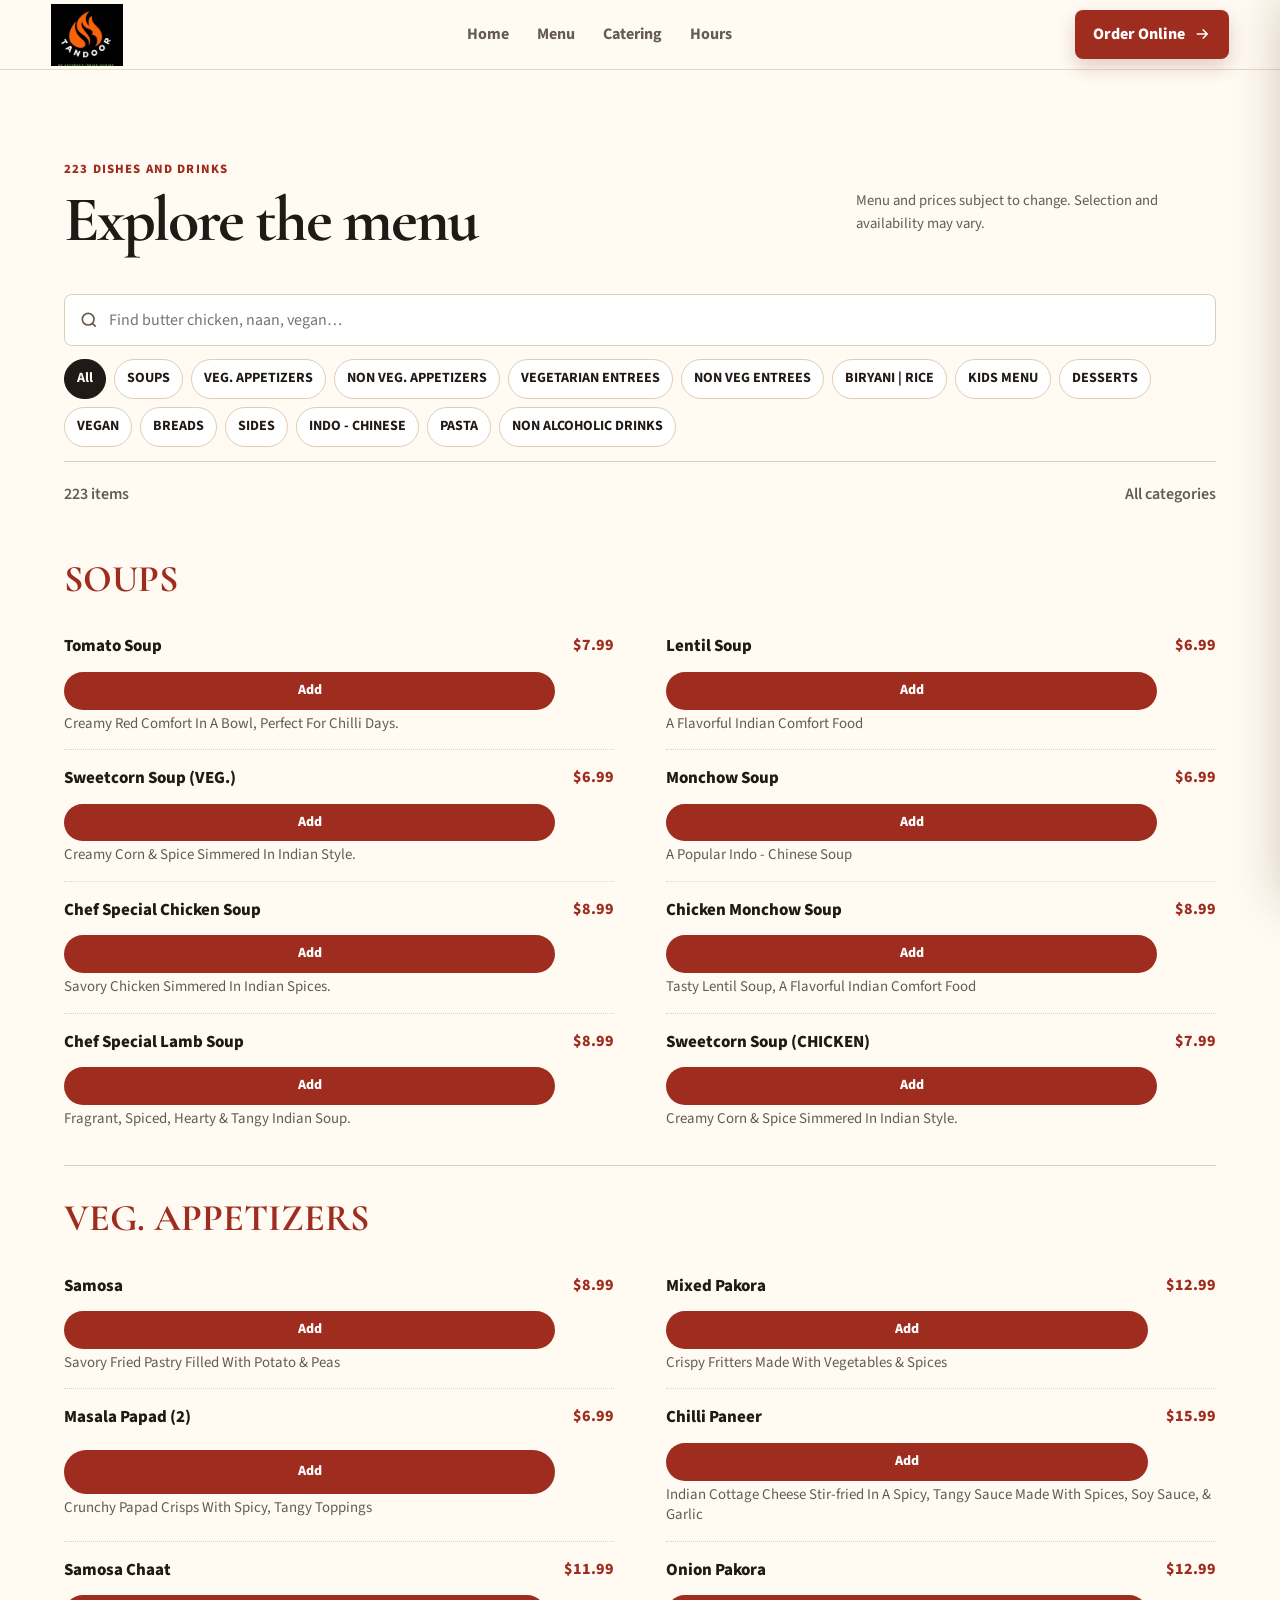
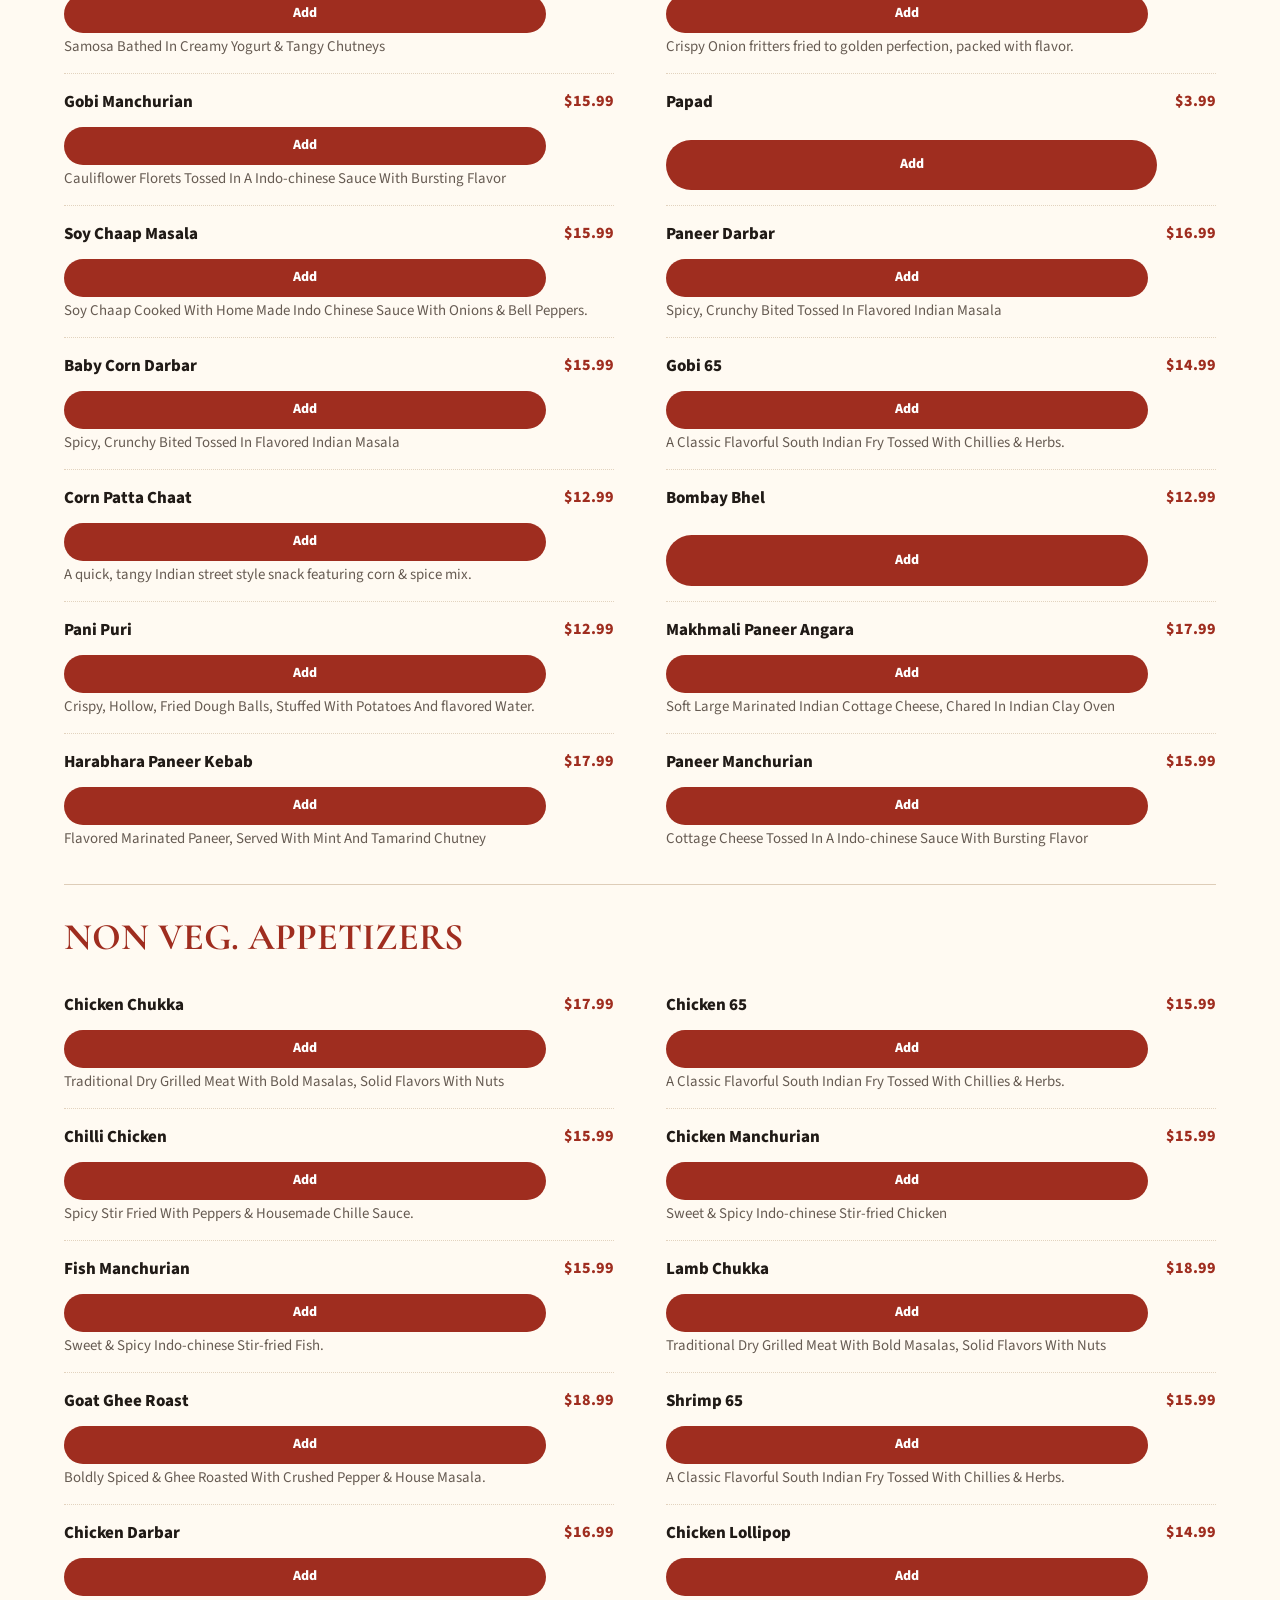
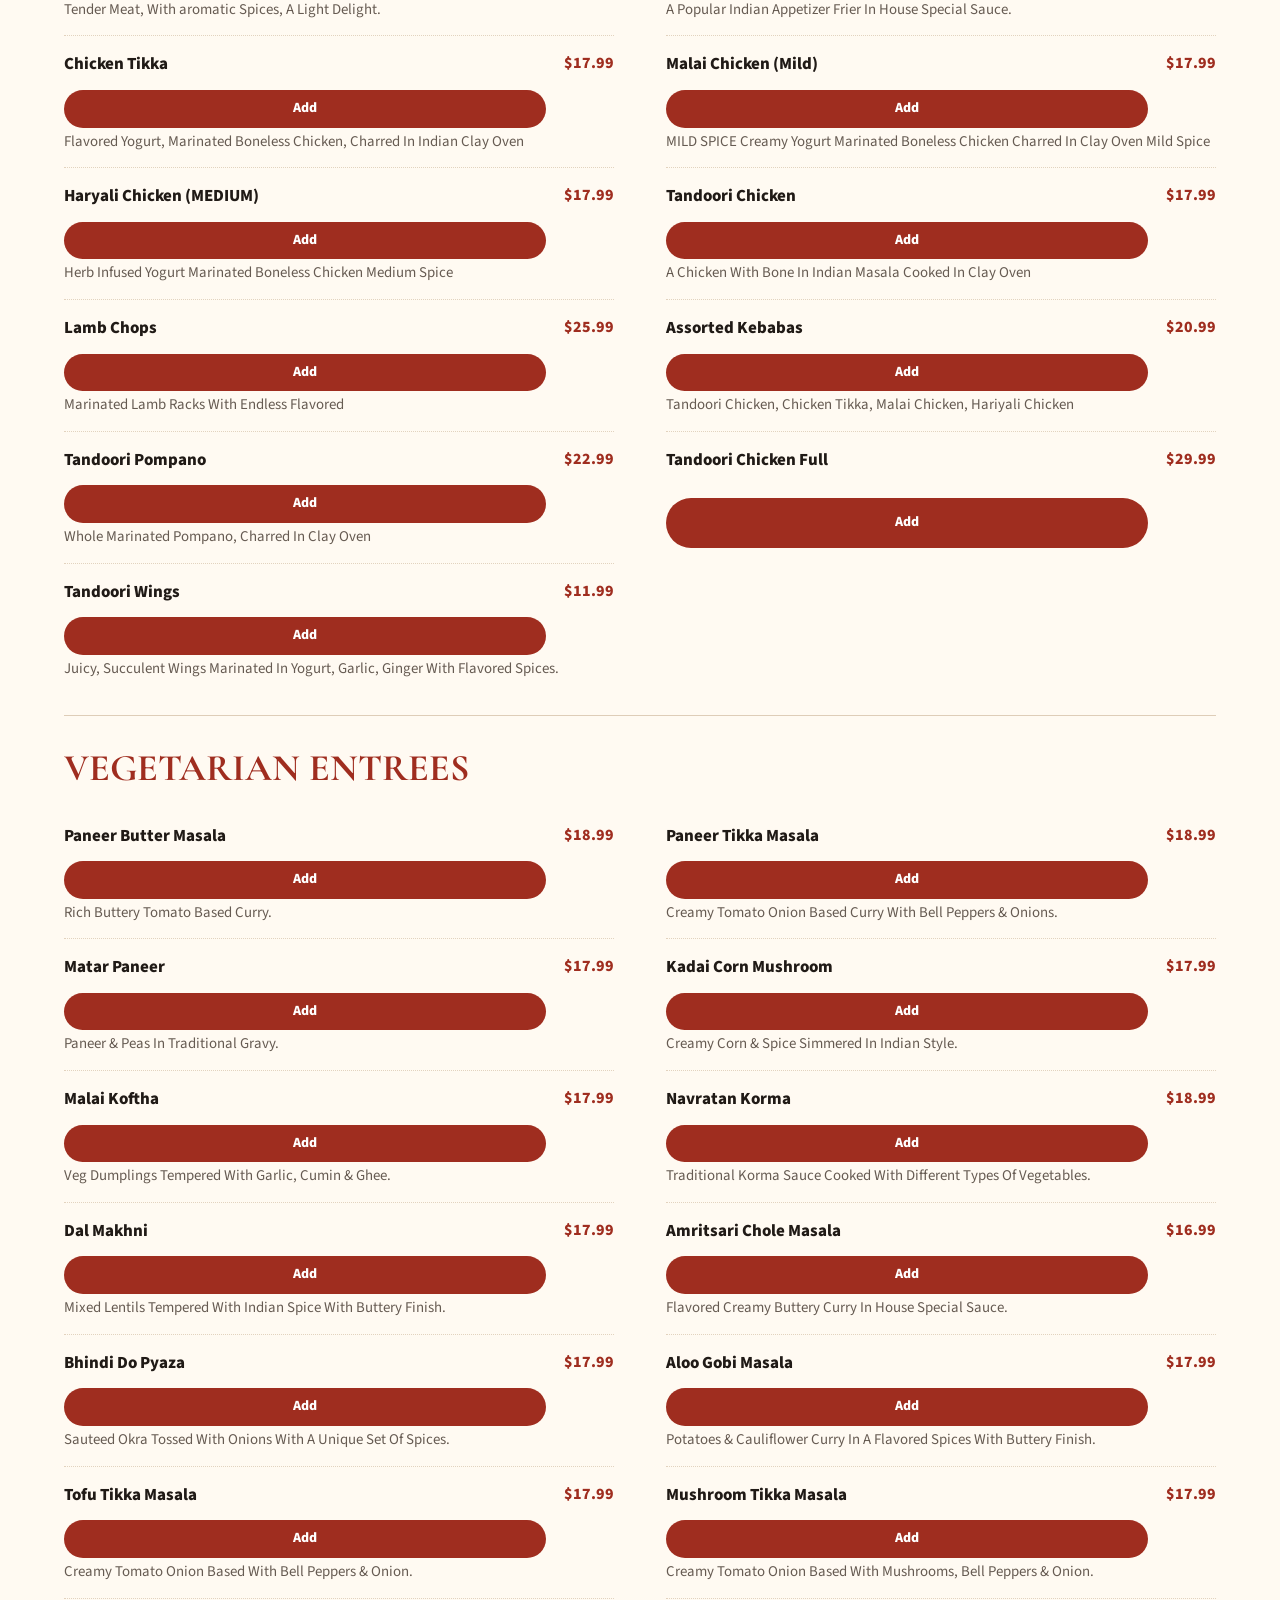
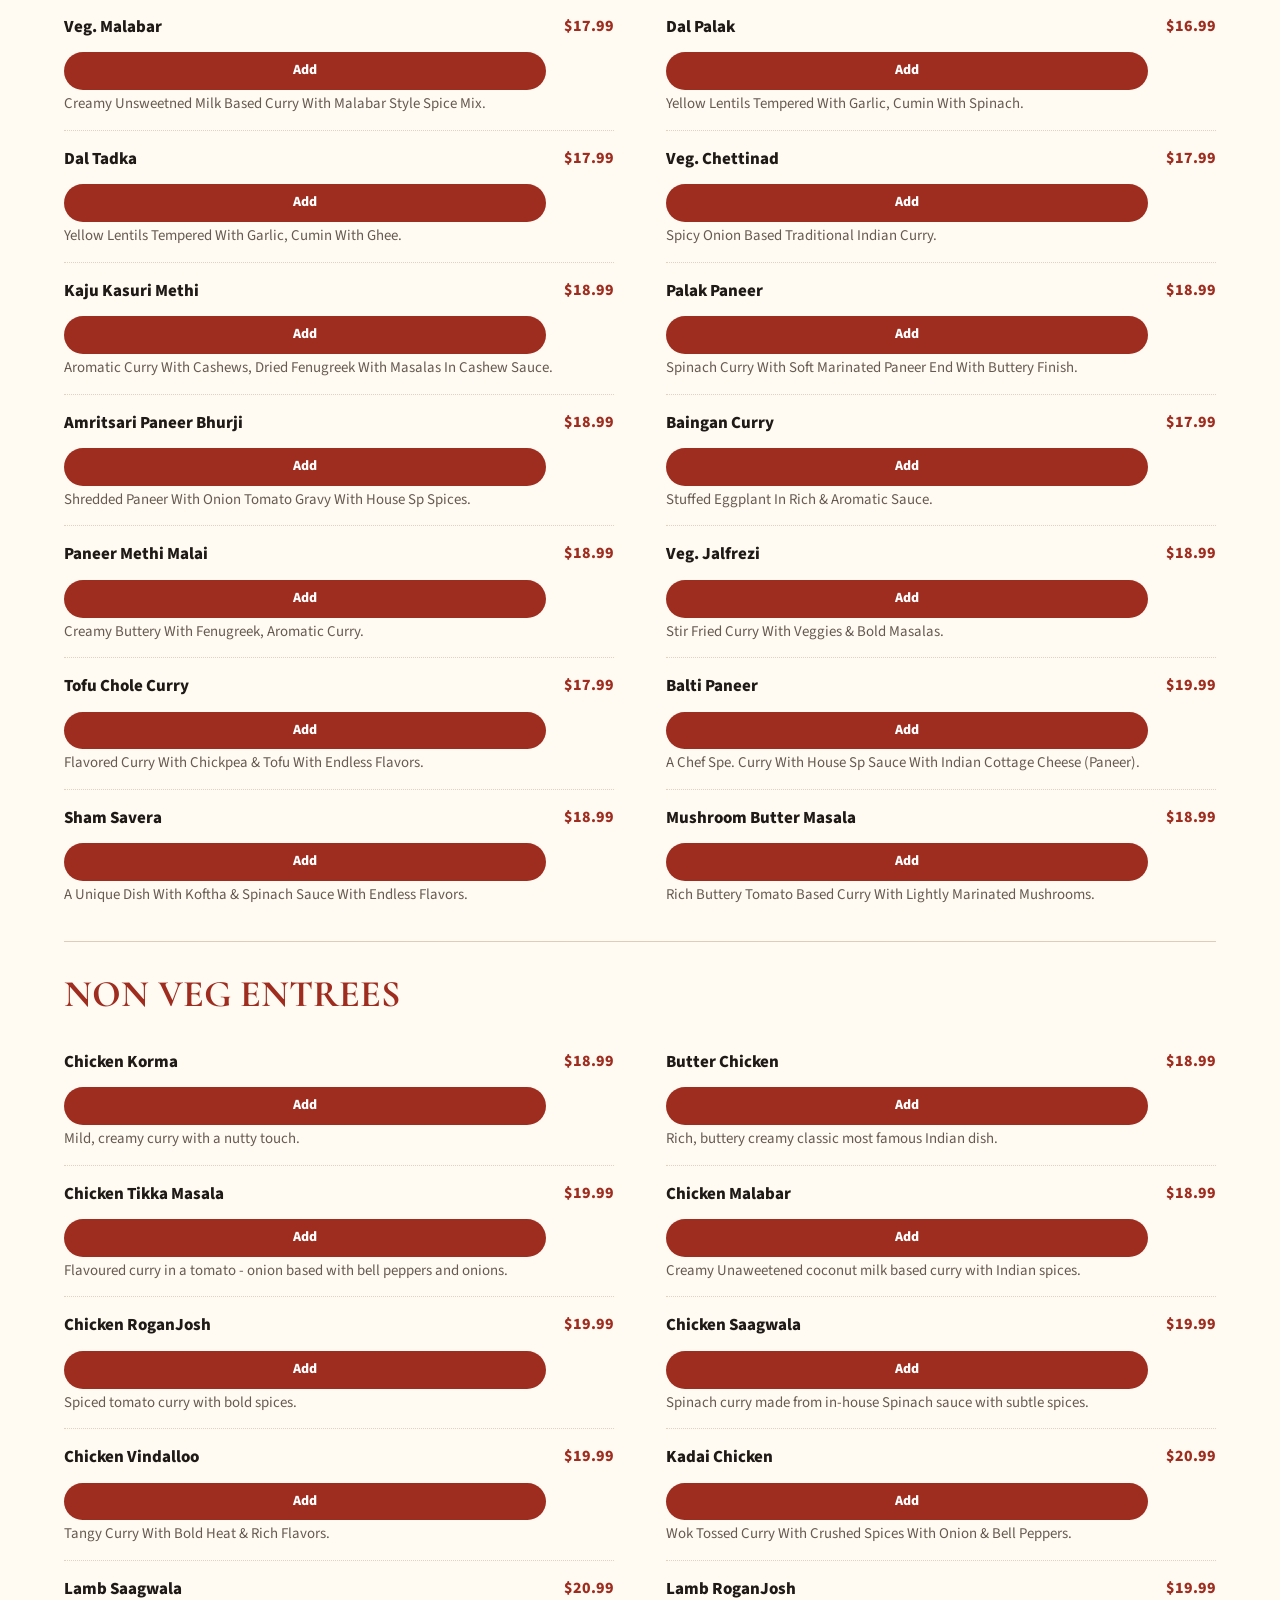
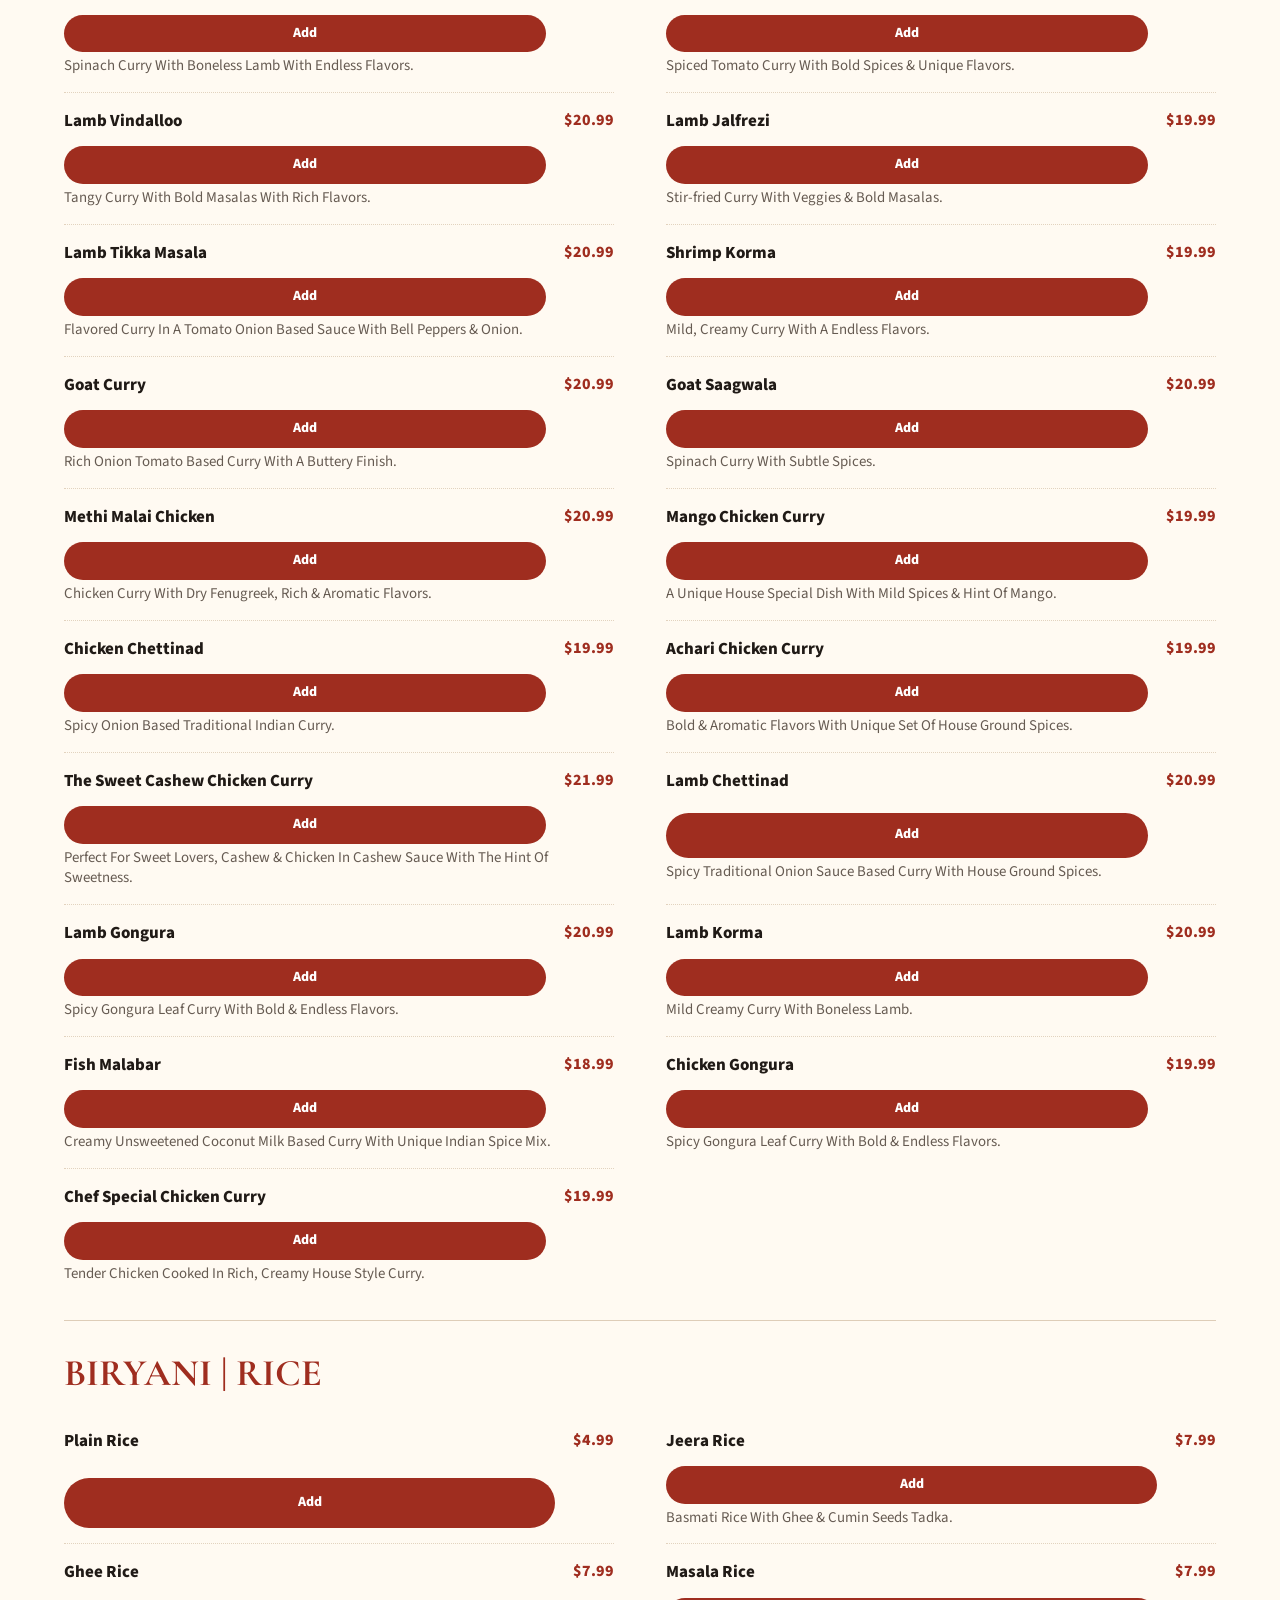
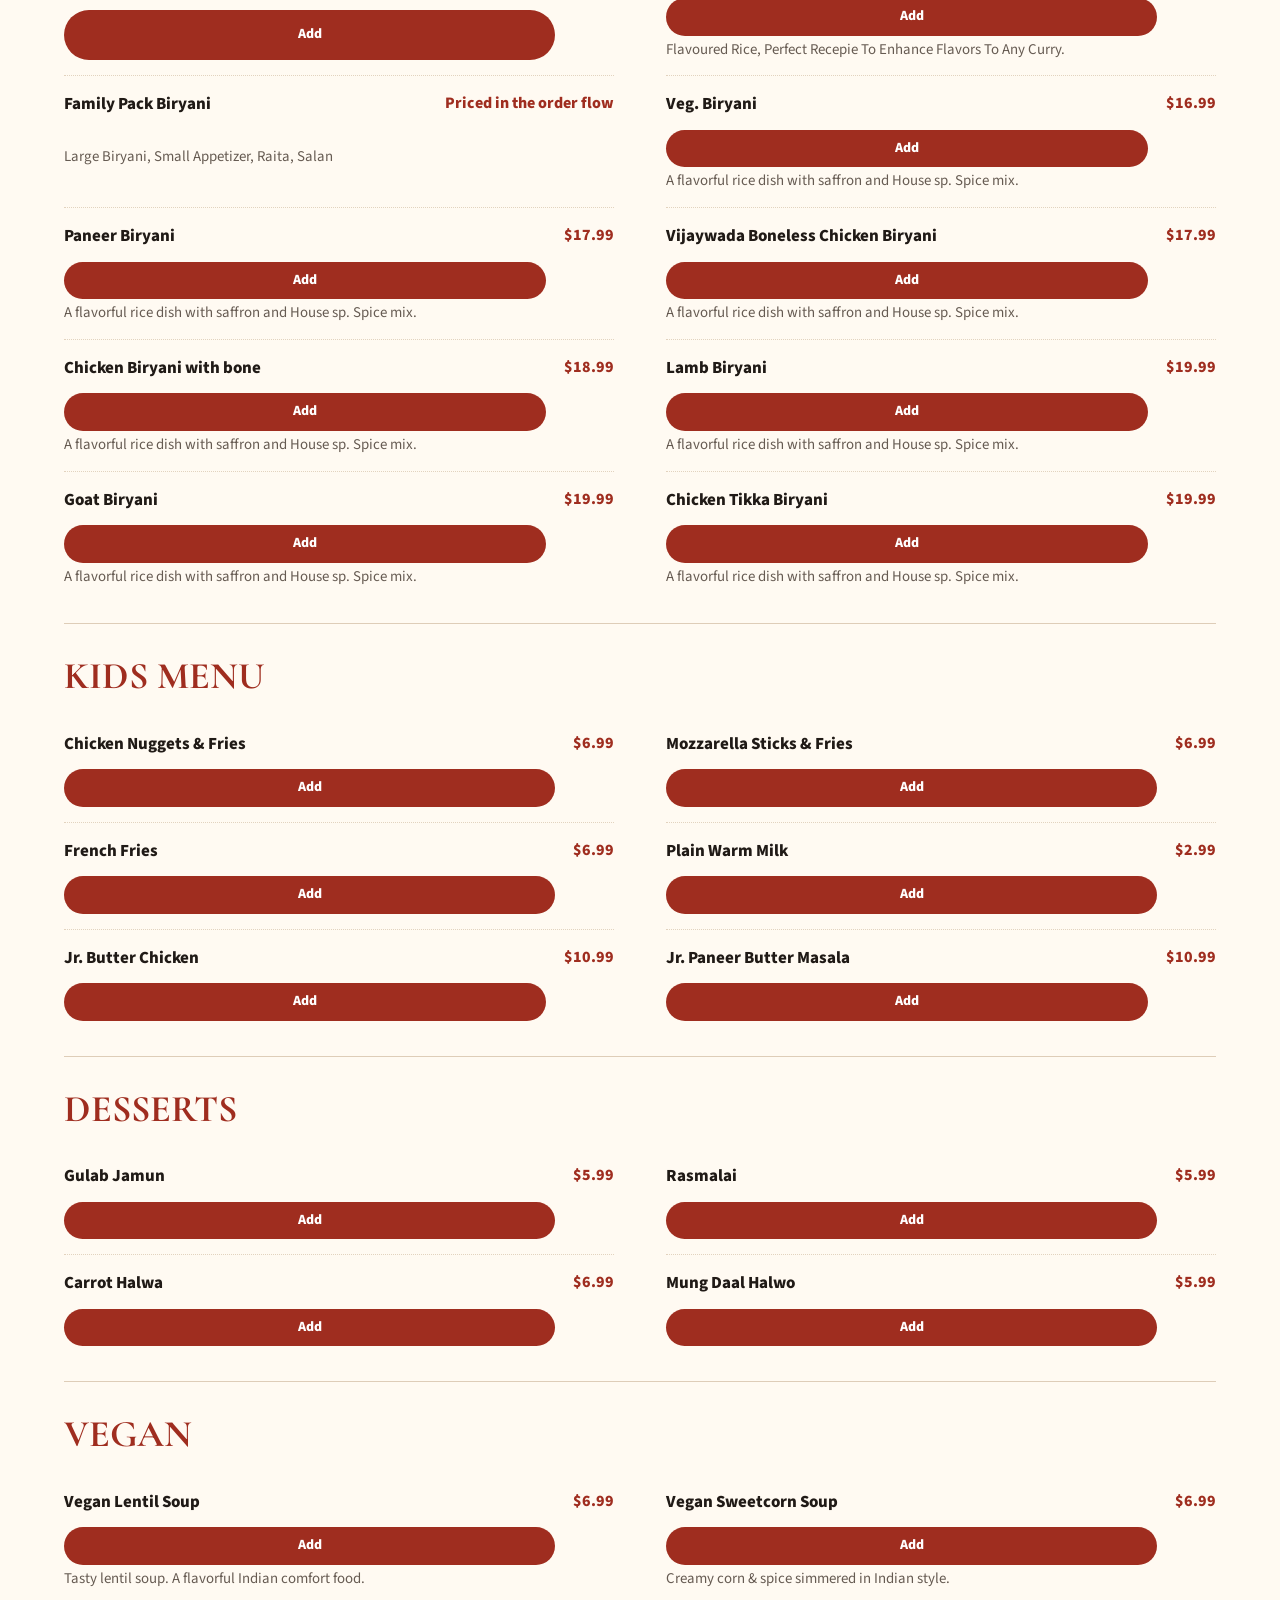
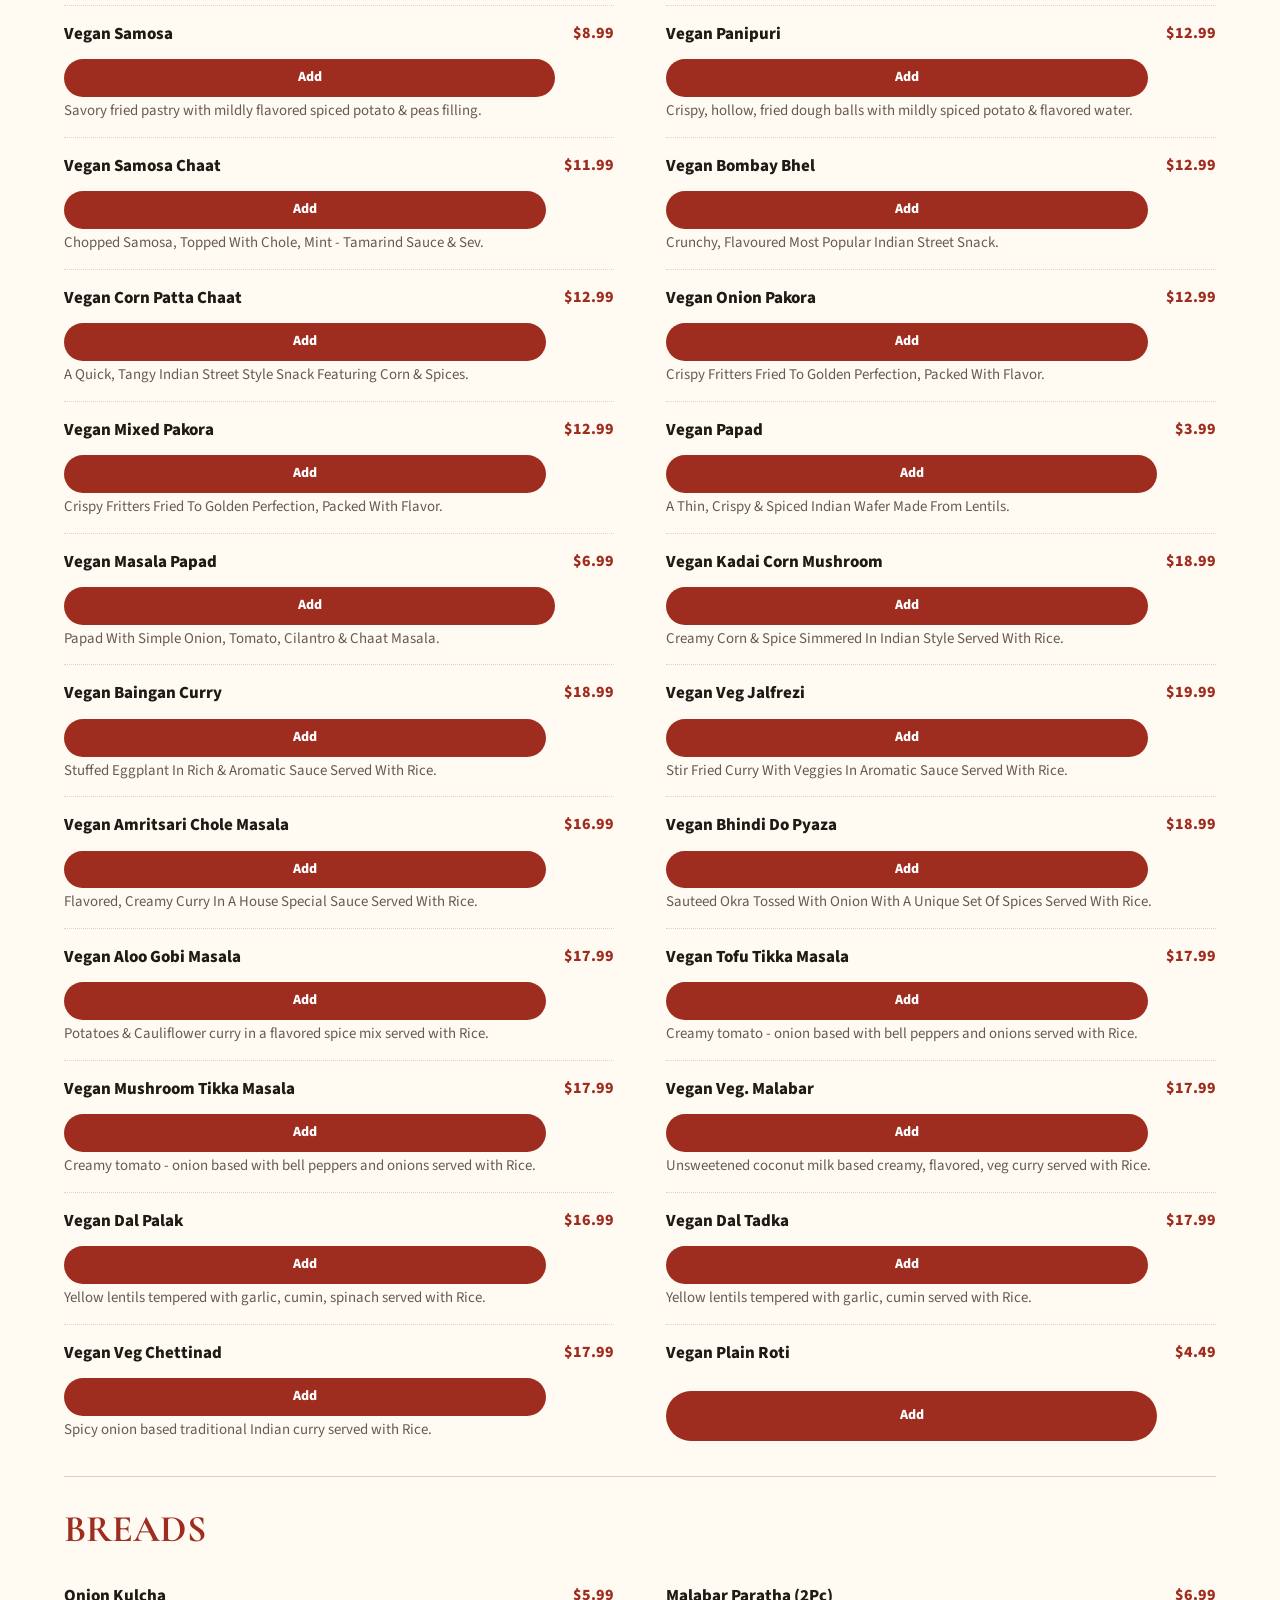
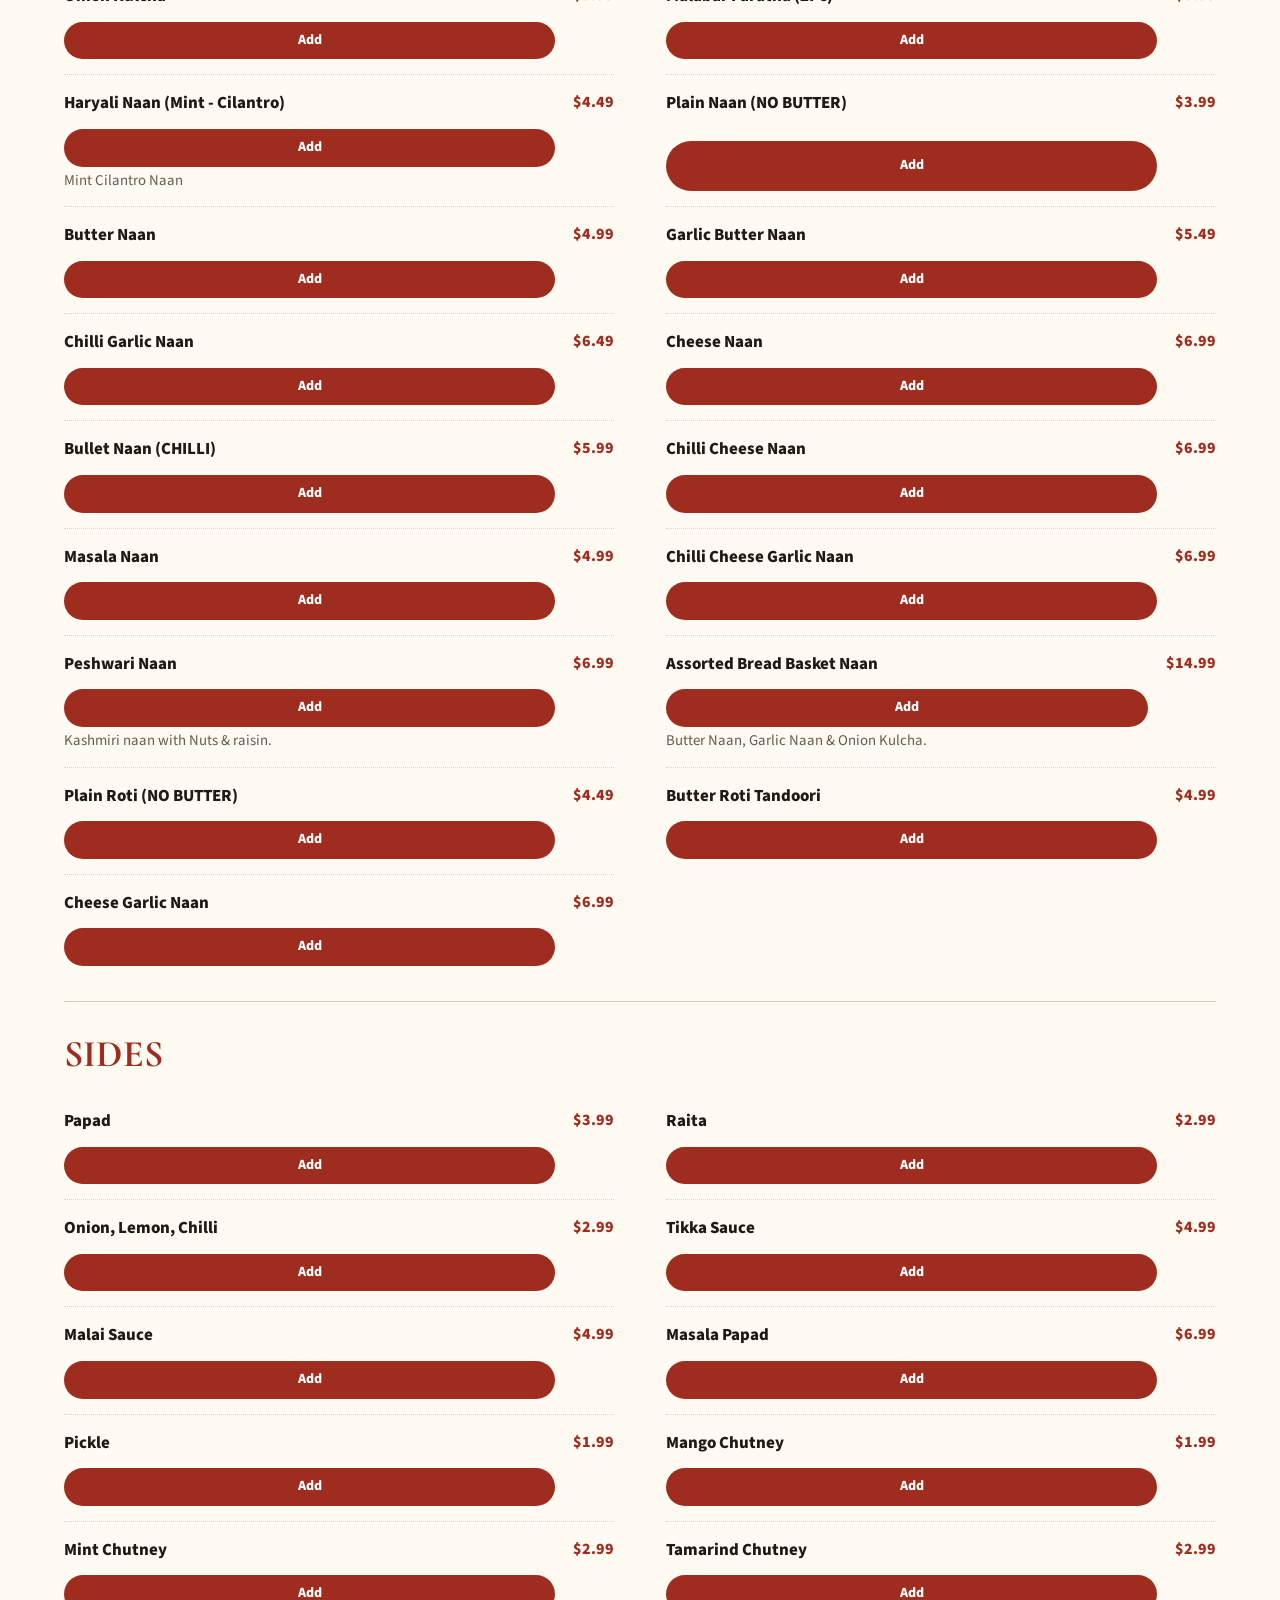
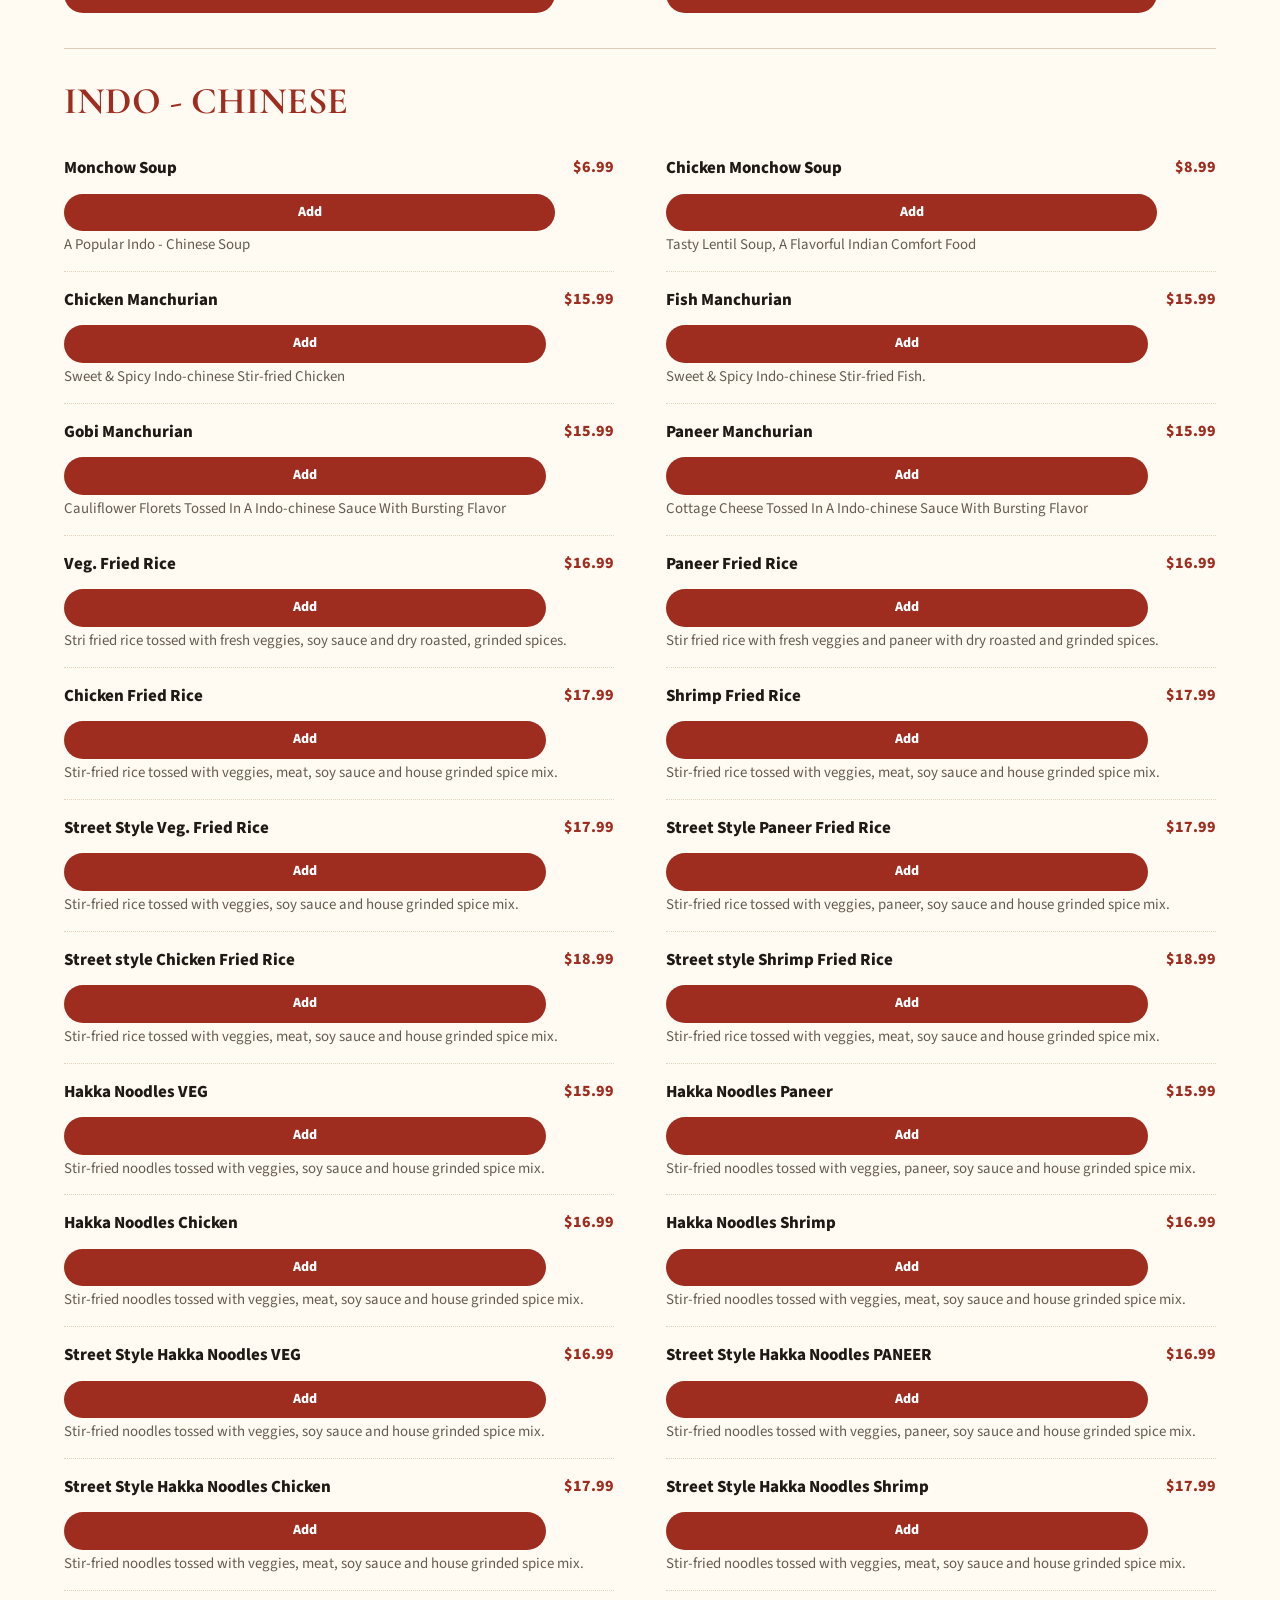
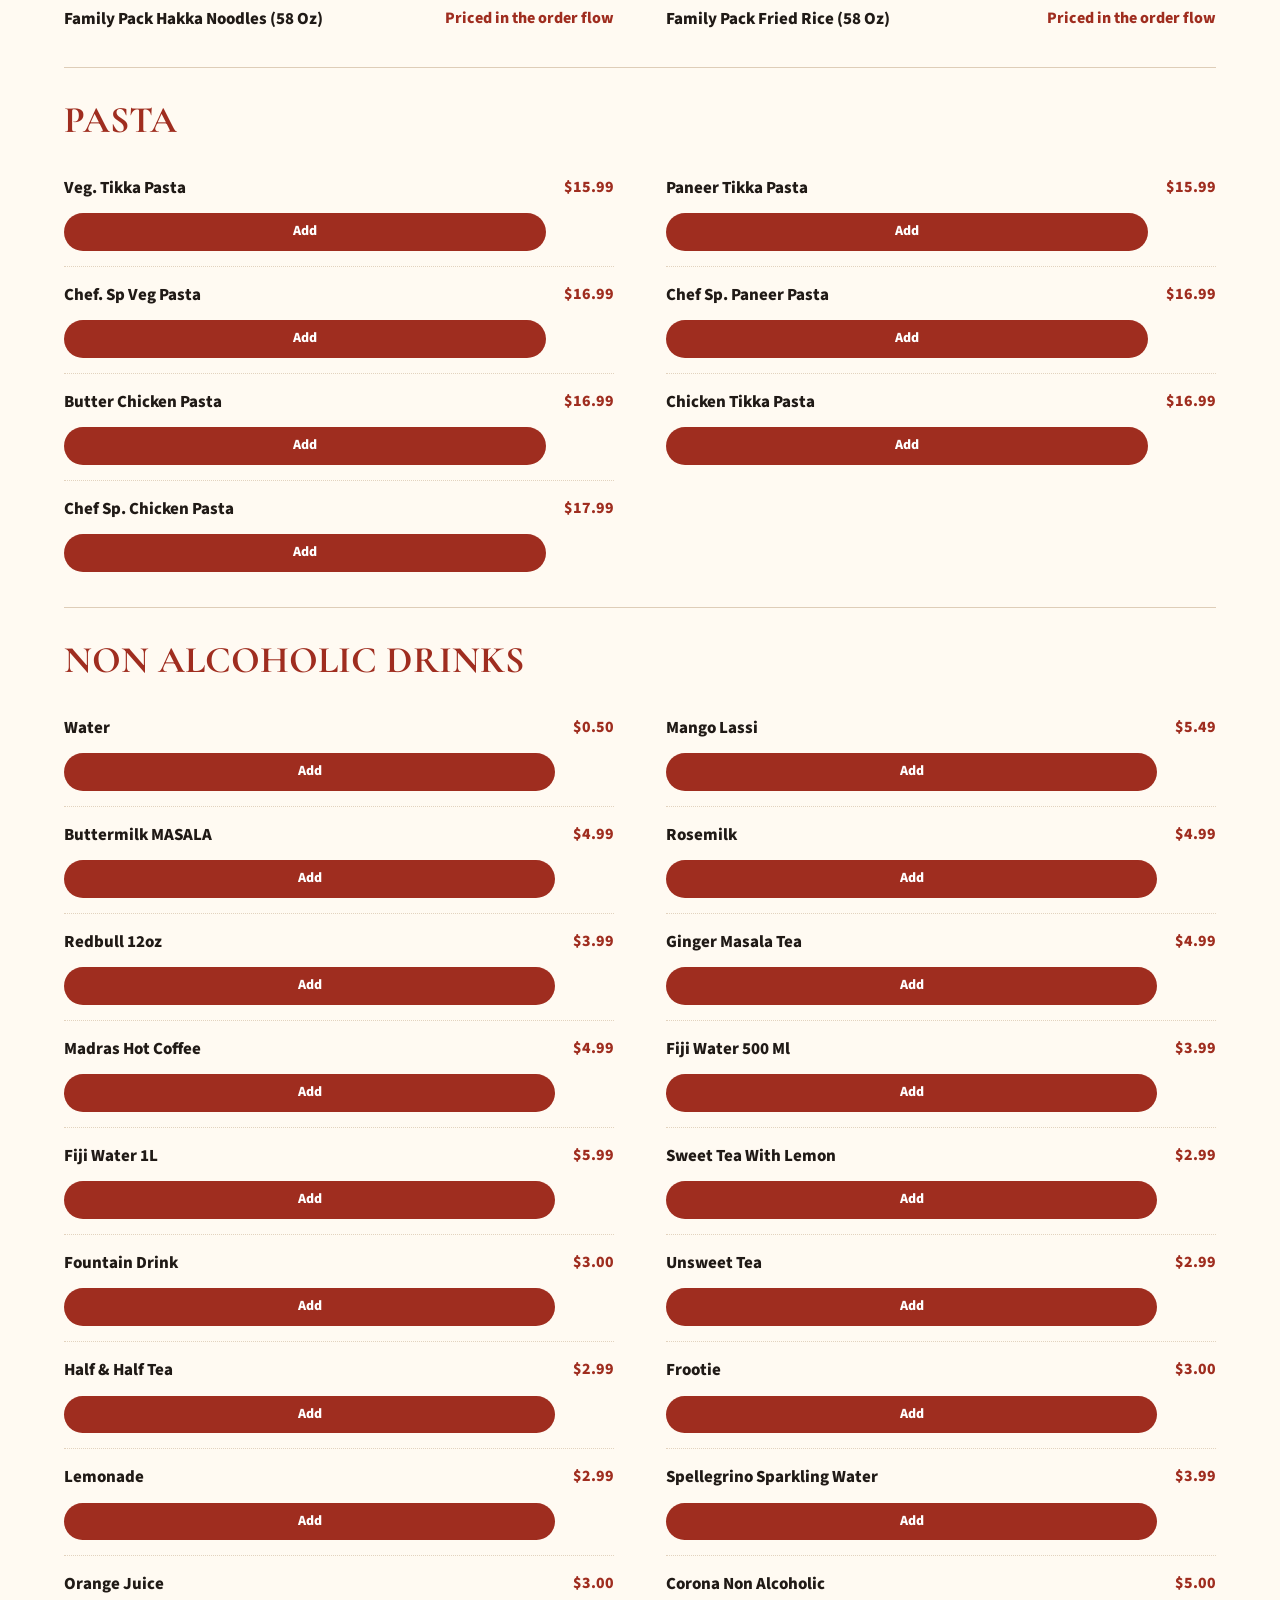
==== menu.html @ a25f0ab8 "Catering rebuild v2: raised prices + Add buttons on catering page" ====
<!doctype html>
<html lang="en">
<head>
  <meta charset="utf-8">
  <meta name="viewport" content="width=device-width, initial-scale=1, viewport-fit=cover">
  <meta name="color-scheme" content="light dark">
  <meta name="theme-color" content="#9f2d1f">
  <link rel="icon" href="data:,">
  <title>Menu | Tandoor Indian Cuisine</title>
  <link rel="preconnect" href="https://fonts.googleapis.com">
  <link rel="preconnect" href="https://fonts.gstatic.com" crossorigin>
  <link href="https://fonts.googleapis.com/css2?family=Cormorant+Garamond:wght@600;700&family=Source+Sans+3:wght@400;500;600;700&display=swap" rel="stylesheet">
  <link rel="stylesheet" href="style.css?v=20260927d">
  <link rel="stylesheet" href="order.css">
</head>
<body>
<header class="topbar" aria-label="Primary navigation">
  <a class="header-logo" href="index.html" aria-label="Tandoor Indian Cuisine home"><img src="images/logo.jpg" alt="Tandoor Indian Cuisine logo" width="720" height="640"></a>
  <nav class="navlinks">
    <a href="index.html">Home</a><a href="menu.html">Menu</a><a href="catering.html">Catering</a><a href="index.html#visit">Hours</a>
  </nav>
  <a class="order-btn" href="#menu">Order Online <svg viewBox="0 0 24 24" fill="none" stroke="currentColor" stroke-width="2" aria-hidden="true"><path d="M5 12h14M13 6l6 6-6 6"/></svg></a>
</header>
<main id="main">
<section class="section menu-section" id="menu">
  <div class="container">
    <div class="menu-head"><div><div class="section-kicker">223 dishes and drinks</div><h2>Explore the menu</h2></div><p class="menu-source">Menu and prices subject to change. Selection and availability may vary.</p></div>
    <div class="menu-tools">
      <div class="search-wrap"><svg viewBox="0 0 24 24" fill="none" stroke="currentColor" stroke-width="2" aria-hidden="true"><circle cx="11" cy="11" r="7"/><path d="m20 20-4-4"/></svg><input id="dishSearch" type="search" placeholder="Find butter chicken, naan, vegan…" aria-label="Search menu"><button id="clearSearch" type="button" aria-label="Clear search">✕</button></div>
      <div class="category-chips" id="categoryChips" aria-label="Menu categories"></div>
    </div>
    <div class="result-meta"><span id="resultCount">223 items</span><span id="activeLabel">All categories</span></div>
    <div id="menuList"></div><div class="empty" id="emptyState"><h3>No dishes found</h3><p>Try another dish name or category.</p></div>
  </div>
</section>
</main>
<footer><div class="footer-inner"><div><div class="footer-name">TANDOOR &mdash; An Authentic Indian Cuisine</div><div>991 N Anderson Rd, Rock Hill, SC 29732</div><a href="tel:+18036593434">+1 (803) 659-3434</a></div><div class="footer-links"><a href="index.html">Home</a><a href="catering.html">Catering</a><a href="menu.html">Menu</a><a href="index.html#visit">Hours</a><a class="linklike" href="#menu">Order Online</a></div></div></footer>
<div class="mobile-order"><a class="order-btn" href="#menu">Start an Order <svg viewBox="0 0 24 24" fill="none" stroke="currentColor" stroke-width="2" aria-hidden="true"><path d="M5 12h14M13 6l6 6-6 6"/></svg></a></div>
<script>
const menu={"SOUPS":[{"name":"Tomato Soup","price":"$7.99","desc":"Creamy Red Comfort In A Bowl, Perfect For Chilli Days."},{"name":"Lentil Soup","price":"$6.99","desc":"A Flavorful Indian Comfort Food"},{"name":"Sweetcorn Soup (VEG.)","price":"$6.99","desc":"Creamy Corn & Spice Simmered In Indian Style."},{"name":"Monchow Soup","price":"$6.99","desc":"A Popular Indo - Chinese Soup"},{"name":"Chef Special Chicken Soup","price":"$8.99","desc":"Savory Chicken Simmered In Indian Spices."},{"name":"Chicken Monchow Soup","price":"$8.99","desc":"Tasty Lentil Soup, A Flavorful Indian Comfort Food"},{"name":"Chef Special Lamb Soup","price":"$8.99","desc":"Fragrant, Spiced, Hearty & Tangy Indian Soup."},{"name":"Sweetcorn Soup (CHICKEN)","price":"$7.99","desc":"Creamy Corn & Spice Simmered In Indian Style."}],"VEG. APPETIZERS":[{"name":"Samosa","price":"$8.99","desc":"Savory Fried Pastry Filled With Potato & Peas"},{"name":"Mixed Pakora","price":"$12.99","desc":"Crispy Fritters Made With Vegetables & Spices"},{"name":"Masala Papad (2)","price":"$6.99","desc":"Crunchy Papad Crisps With Spicy, Tangy Toppings"},{"name":"Chilli Paneer","price":"$15.99","desc":"Indian Cottage Cheese Stir-fried In A Spicy, Tangy Sauce Made With Spices, Soy Sauce, & Garlic"},{"name":"Samosa Chaat","price":"$11.99","desc":"Samosa Bathed In Creamy Yogurt & Tangy Chutneys"},{"name":"Onion Pakora","price":"$12.99","desc":"Crispy Onion fritters fried to golden perfection, packed with flavor."},{"name":"Gobi Manchurian","price":"$15.99","desc":"Cauliflower Florets Tossed In A Indo-chinese Sauce With Bursting Flavor"},{"name":"Papad","price":"$3.99","desc":""},{"name":"Soy Chaap Masala","price":"$15.99","desc":"Soy Chaap Cooked With Home Made Indo Chinese Sauce With Onions & Bell Peppers."},{"name":"Paneer Darbar","price":"$16.99","desc":"Spicy, Crunchy Bited Tossed In Flavored Indian Masala"},{"name":"Baby Corn Darbar","price":"$15.99","desc":"Spicy, Crunchy Bited Tossed In Flavored Indian Masala"},{"name":"Gobi 65","price":"$14.99","desc":"A Classic Flavorful South Indian Fry Tossed With Chillies & Herbs."},{"name":"Corn Patta Chaat","price":"$12.99","desc":"A quick, tangy Indian street style snack featuring corn & spice mix."},{"name":"Bombay Bhel","price":"$12.99","desc":""},{"name":"Pani Puri","price":"$12.99","desc":"Crispy, Hollow, Fried Dough Balls, Stuffed With Potatoes And flavored Water."},{"name":"Makhmali Paneer Angara","price":"$17.99","desc":"Soft Large Marinated Indian Cottage Cheese, Chared In Indian Clay Oven"},{"name":"Harabhara Paneer Kebab","price":"$17.99","desc":"Flavored Marinated Paneer, Served With Mint And Tamarind Chutney"},{"name":"Paneer Manchurian","price":"$15.99","desc":"Cottage Cheese Tossed In A Indo-chinese Sauce With Bursting Flavor"}],"NON VEG. APPETIZERS":[{"name":"Chicken Chukka","price":"$17.99","desc":"Traditional Dry Grilled Meat With Bold Masalas, Solid Flavors With Nuts"},{"name":"Chicken 65","price":"$15.99","desc":"A Classic Flavorful South Indian Fry Tossed With Chillies & Herbs."},{"name":"Chilli Chicken","price":"$15.99","desc":"Spicy Stir Fried With Peppers & Housemade Chille Sauce."},{"name":"Chicken Manchurian","price":"$15.99","desc":"Sweet & Spicy Indo-chinese Stir-fried Chicken"},{"name":"Fish Manchurian","price":"$15.99","desc":"Sweet & Spicy Indo-chinese Stir-fried Fish."},{"name":"Lamb Chukka","price":"$18.99","desc":"Traditional Dry Grilled Meat With Bold Masalas, Solid Flavors With Nuts"},{"name":"Goat Ghee Roast","price":"$18.99","desc":"Boldly Spiced & Ghee Roasted With Crushed Pepper & House Masala."},{"name":"Shrimp 65","price":"$15.99","desc":"A Classic Flavorful South Indian Fry Tossed With Chillies & Herbs."},{"name":"Chicken Darbar","price":"$16.99","desc":"Tender Meat, With aromatic Spices, A Light Delight."},{"name":"Chicken Lollipop","price":"$14.99","desc":"A Popular Indian Appetizer Frier In House Special Sauce."},{"name":"Chicken Tikka","price":"$17.99","desc":"Flavored Yogurt, Marinated Boneless Chicken, Charred In Indian Clay Oven"},{"name":"Malai Chicken (Mild)","price":"$17.99","desc":"MILD SPICE Creamy Yogurt Marinated Boneless Chicken Charred In Clay Oven Mild Spice"},{"name":"Haryali Chicken (MEDIUM)","price":"$17.99","desc":"Herb Infused Yogurt Marinated Boneless Chicken Medium Spice"},{"name":"Tandoori Chicken","price":"$17.99","desc":"A Chicken With Bone In Indian Masala Cooked In Clay Oven"},{"name":"Lamb Chops","price":"$25.99","desc":"Marinated Lamb Racks With Endless Flavored"},{"name":"Assorted Kebabas","price":"$20.99","desc":"Tandoori Chicken, Chicken Tikka, Malai Chicken, Hariyali Chicken"},{"name":"Tandoori Pompano","price":"$22.99","desc":"Whole Marinated Pompano, Charred In Clay Oven"},{"name":"Tandoori Chicken Full","price":"$29.99","desc":""},{"name":"Tandoori Wings","price":"$11.99","desc":"Juicy, Succulent Wings Marinated In Yogurt, Garlic, Ginger With Flavored Spices."}],"VEGETARIAN ENTREES":[{"name":"Paneer Butter Masala","price":"$18.99","desc":"Rich Buttery Tomato Based Curry."},{"name":"Paneer Tikka Masala","price":"$18.99","desc":"Creamy Tomato Onion Based Curry With Bell Peppers & Onions."},{"name":"Matar Paneer","price":"$17.99","desc":"Paneer & Peas In Traditional Gravy."},{"name":"Kadai Corn Mushroom","price":"$17.99","desc":"Creamy Corn & Spice Simmered In Indian Style."},{"name":"Malai Koftha","price":"$17.99","desc":"Veg Dumplings Tempered With Garlic, Cumin & Ghee."},{"name":"Navratan Korma","price":"$18.99","desc":"Traditional Korma Sauce Cooked With Different Types Of Vegetables."},{"name":"Dal Makhni","price":"$17.99","desc":"Mixed Lentils Tempered With Indian Spice With Buttery Finish."},{"name":"Amritsari Chole Masala","price":"$16.99","desc":"Flavored Creamy Buttery Curry In House Special Sauce."},{"name":"Bhindi Do Pyaza","price":"$17.99","desc":"Sauteed Okra Tossed With Onions With A Unique Set Of Spices."},{"name":"Aloo Gobi Masala","price":"$17.99","desc":"Potatoes & Cauliflower Curry In A Flavored Spices With Buttery Finish."},{"name":"Tofu Tikka Masala","price":"$17.99","desc":"Creamy Tomato Onion Based With Bell Peppers & Onion."},{"name":"Mushroom Tikka Masala","price":"$17.99","desc":"Creamy Tomato Onion Based With Mushrooms, Bell Peppers & Onion."},{"name":"Veg. Malabar","price":"$17.99","desc":"Creamy Unsweetned Milk Based Curry With Malabar Style Spice Mix."},{"name":"Dal Palak","price":"$16.99","desc":"Yellow Lentils Tempered With Garlic, Cumin With Spinach."},{"name":"Dal Tadka","price":"$17.99","desc":"Yellow Lentils Tempered With Garlic, Cumin With Ghee."},{"name":"Veg. Chettinad","price":"$17.99","desc":"Spicy Onion Based Traditional Indian Curry."},{"name":"Kaju Kasuri Methi","price":"$18.99","desc":"Aromatic Curry With Cashews, Dried Fenugreek With Masalas In Cashew Sauce."},{"name":"Palak Paneer","price":"$18.99","desc":"Spinach Curry With Soft Marinated Paneer End With Buttery Finish."},{"name":"Amritsari Paneer Bhurji","price":"$18.99","desc":"Shredded Paneer With Onion Tomato Gravy With House Sp Spices."},{"name":"Baingan Curry","price":"$17.99","desc":"Stuffed Eggplant In Rich & Aromatic Sauce."},{"name":"Paneer Methi Malai","price":"$18.99","desc":"Creamy Buttery With Fenugreek, Aromatic Curry."},{"name":"Veg. Jalfrezi","price":"$18.99","desc":"Stir Fried Curry With Veggies & Bold Masalas."},{"name":"Tofu Chole Curry","price":"$17.99","desc":"Flavored Curry With Chickpea & Tofu With Endless Flavors."},{"name":"Balti Paneer","price":"$19.99","desc":"A Chef Spe. Curry With House Sp Sauce With Indian Cottage Cheese (Paneer)."},{"name":"Sham Savera","price":"$18.99","desc":"A Unique Dish With Koftha & Spinach Sauce With Endless Flavors."},{"name":"Mushroom Butter Masala","price":"$18.99","desc":"Rich Buttery Tomato Based Curry With Lightly Marinated Mushrooms."}],"NON VEG ENTREES":[{"name":"Chicken Korma","price":"$18.99","desc":"Mild, creamy curry with a nutty touch."},{"name":"Butter Chicken","price":"$18.99","desc":"Rich, buttery creamy classic most famous Indian dish."},{"name":"Chicken Tikka Masala","price":"$19.99","desc":"Flavoured curry in a tomato - onion based with bell peppers and onions."},{"name":"Chicken Malabar","price":"$18.99","desc":"Creamy Unaweetened coconut milk based curry with Indian spices."},{"name":"Chicken RoganJosh","price":"$19.99","desc":"Spiced tomato curry with bold spices."},{"name":"Chicken Saagwala","price":"$19.99","desc":"Spinach curry made from in-house Spinach sauce with subtle spices."},{"name":"Chicken Vindalloo","price":"$19.99","desc":"Tangy Curry With Bold Heat & Rich Flavors."},{"name":"Kadai Chicken","price":"$20.99","desc":"Wok Tossed Curry With Crushed Spices With Onion & Bell Peppers."},{"name":"Lamb Saagwala","price":"$20.99","desc":"Spinach Curry With Boneless Lamb With Endless Flavors."},{"name":"Lamb RoganJosh","price":"$19.99","desc":"Spiced Tomato Curry With Bold Spices & Unique Flavors."},{"name":"Lamb Vindalloo","price":"$20.99","desc":"Tangy Curry With Bold Masalas With Rich Flavors."},{"name":"Lamb Jalfrezi","price":"$19.99","desc":"Stir-fried Curry With Veggies & Bold Masalas."},{"name":"Lamb Tikka Masala","price":"$20.99","desc":"Flavored Curry In A Tomato Onion Based Sauce With Bell Peppers & Onion."},{"name":"Shrimp Korma","price":"$19.99","desc":"Mild, Creamy Curry With A Endless Flavors."},{"name":"Goat Curry","price":"$20.99","desc":"Rich Onion Tomato Based Curry With A Buttery Finish."},{"name":"Goat Saagwala","price":"$20.99","desc":"Spinach Curry With Subtle Spices."},{"name":"Methi Malai Chicken","price":"$20.99","desc":"Chicken Curry With Dry Fenugreek, Rich & Aromatic Flavors."},{"name":"Mango Chicken Curry","price":"$19.99","desc":"A Unique House Special Dish With Mild Spices & Hint Of Mango."},{"name":"Chicken Chettinad","price":"$19.99","desc":"Spicy Onion Based Traditional Indian Curry."},{"name":"Achari Chicken Curry","price":"$19.99","desc":"Bold & Aromatic Flavors With Unique Set Of House Ground Spices."},{"name":"The Sweet Cashew Chicken Curry","price":"$21.99","desc":"Perfect For Sweet Lovers, Cashew & Chicken In Cashew Sauce With The Hint Of Sweetness."},{"name":"Lamb Chettinad","price":"$20.99","desc":"Spicy Traditional Onion Sauce Based Curry With House Ground Spices."},{"name":"Lamb Gongura","price":"$20.99","desc":"Spicy Gongura Leaf Curry With Bold & Endless Flavors."},{"name":"Lamb Korma","price":"$20.99","desc":"Mild Creamy Curry With Boneless Lamb."},{"name":"Fish Malabar","price":"$18.99","desc":"Creamy Unsweetened Coconut Milk Based Curry With Unique Indian Spice Mix."},{"name":"Chicken Gongura","price":"$19.99","desc":"Spicy Gongura Leaf Curry With Bold & Endless Flavors."},{"name":"Chef Special Chicken Curry","price":"$19.99","desc":"Tender Chicken Cooked In Rich, Creamy House Style Curry."}],"BIRYANI | RICE":[{"name":"Plain Rice","price":"$4.99","desc":""},{"name":"Jeera Rice","price":"$7.99","desc":"Basmati Rice With Ghee & Cumin Seeds Tadka."},{"name":"Ghee Rice","price":"$7.99","desc":""},{"name":"Masala Rice","price":"$7.99","desc":"Flavoured Rice, Perfect Recepie To Enhance Flavors To Any Curry."},{"name":"Family Pack Biryani","price":"Priced in the order flow","desc":"Large Biryani, Small Appetizer, Raita, Salan"},{"name":"Veg. Biryani","price":"$16.99","desc":"A flavorful rice dish with saffron and House sp. Spice mix."},{"name":"Paneer Biryani","price":"$17.99","desc":"A flavorful rice dish with saffron and House sp. Spice mix."},{"name":"Vijaywada Boneless Chicken Biryani","price":"$17.99","desc":"A flavorful rice dish with saffron and House sp. Spice mix."},{"name":"Chicken Biryani with bone","price":"$18.99","desc":"A flavorful rice dish with saffron and House sp. Spice mix."},{"name":"Lamb Biryani","price":"$19.99","desc":"A flavorful rice dish with saffron and House sp. Spice mix."},{"name":"Goat Biryani","price":"$19.99","desc":"A flavorful rice dish with saffron and House sp. Spice mix."},{"name":"Chicken Tikka Biryani","price":"$19.99","desc":"A flavorful rice dish with saffron and House sp. Spice mix."}],"KIDS MENU":[{"name":"Chicken Nuggets & Fries","price":"$6.99","desc":""},{"name":"Mozzarella Sticks & Fries","price":"$6.99","desc":""},{"name":"French Fries","price":"$6.99","desc":""},{"name":"Plain Warm Milk","price":"$2.99","desc":""},{"name":"Jr. Butter Chicken","price":"$10.99","desc":""},{"name":"Jr. Paneer Butter Masala","price":"$10.99","desc":""}],"DESSERTS":[{"name":"Gulab Jamun","price":"$5.99","desc":""},{"name":"Rasmalai","price":"$5.99","desc":""},{"name":"Carrot Halwa","price":"$6.99","desc":""},{"name":"Mung Daal Halwo","price":"$5.99","desc":""}],"VEGAN":[{"name":"Vegan Lentil Soup","price":"$6.99","desc":"Tasty lentil soup. A flavorful Indian comfort food."},{"name":"Vegan Sweetcorn Soup","price":"$6.99","desc":"Creamy corn & spice simmered in Indian style."},{"name":"Vegan Samosa","price":"$8.99","desc":"Savory fried pastry with mildly flavored spiced potato & peas filling."},{"name":"Vegan Panipuri","price":"$12.99","desc":"Crispy, hollow, fried dough balls with mildly spiced potato & flavored water."},{"name":"Vegan Samosa Chaat","price":"$11.99","desc":"Chopped Samosa, Topped With Chole, Mint - Tamarind Sauce & Sev."},{"name":"Vegan Bombay Bhel","price":"$12.99","desc":"Crunchy, Flavoured Most Popular Indian Street Snack."},{"name":"Vegan Corn Patta Chaat","price":"$12.99","desc":"A Quick, Tangy Indian Street Style Snack Featuring Corn & Spices."},{"name":"Vegan Onion Pakora","price":"$12.99","desc":"Crispy Fritters Fried To Golden Perfection, Packed With Flavor."},{"name":"Vegan Mixed Pakora","price":"$12.99","desc":"Crispy Fritters Fried To Golden Perfection, Packed With Flavor."},{"name":"Vegan Papad","price":"$3.99","desc":"A Thin, Crispy & Spiced Indian Wafer Made From Lentils."},{"name":"Vegan Masala Papad","price":"$6.99","desc":"Papad With Simple Onion, Tomato, Cilantro & Chaat Masala."},{"name":"Vegan Kadai Corn Mushroom","price":"$18.99","desc":"Creamy Corn & Spice Simmered In Indian Style Served With Rice."},{"name":"Vegan Baingan Curry","price":"$18.99","desc":"Stuffed Eggplant In Rich & Aromatic Sauce Served With Rice."},{"name":"Vegan Veg Jalfrezi","price":"$19.99","desc":"Stir Fried Curry With Veggies In Aromatic Sauce Served With Rice."},{"name":"Vegan Amritsari Chole Masala","price":"$16.99","desc":"Flavored, Creamy Curry In A House Special Sauce Served With Rice."},{"name":"Vegan Bhindi Do Pyaza","price":"$18.99","desc":"Sauteed Okra Tossed With Onion With A Unique Set Of Spices Served With Rice."},{"name":"Vegan Aloo Gobi Masala","price":"$17.99","desc":"Potatoes & Cauliflower curry in a flavored spice mix served with Rice."},{"name":"Vegan Tofu Tikka Masala","price":"$17.99","desc":"Creamy tomato - onion based with bell peppers and onions served with Rice."},{"name":"Vegan Mushroom Tikka Masala","price":"$17.99","desc":"Creamy tomato - onion based with bell peppers and onions served with Rice."},{"name":"Vegan Veg. Malabar","price":"$17.99","desc":"Unsweetened coconut milk based creamy, flavored, veg curry served with Rice."},{"name":"Vegan Dal Palak","price":"$16.99","desc":"Yellow lentils tempered with garlic, cumin, spinach served with Rice."},{"name":"Vegan Dal Tadka","price":"$17.99","desc":"Yellow lentils tempered with garlic, cumin served with Rice."},{"name":"Vegan Veg Chettinad","price":"$17.99","desc":"Spicy onion based traditional Indian curry served with Rice."},{"name":"Vegan Plain Roti","price":"$4.49","desc":""}],"BREADS":[{"name":"Onion Kulcha","price":"$5.99","desc":""},{"name":"Malabar Paratha (2Pc)","price":"$6.99","desc":""},{"name":"Haryali Naan (Mint - Cilantro)","price":"$4.49","desc":"Mint Cilantro Naan"},{"name":"Plain Naan (NO BUTTER)","price":"$3.99","desc":""},{"name":"Butter Naan","price":"$4.99","desc":""},{"name":"Garlic Butter Naan","price":"$5.49","desc":""},{"name":"Chilli Garlic Naan","price":"$6.49","desc":""},{"name":"Cheese Naan","price":"$6.99","desc":""},{"name":"Bullet Naan (CHILLI)","price":"$5.99","desc":""},{"name":"Chilli Cheese Naan","price":"$6.99","desc":""},{"name":"Masala Naan","price":"$4.99","desc":""},{"name":"Chilli Cheese Garlic Naan","price":"$6.99","desc":""},{"name":"Peshwari Naan","price":"$6.99","desc":"Kashmiri naan with Nuts & raisin."},{"name":"Assorted Bread Basket Naan","price":"$14.99","desc":"Butter Naan, Garlic Naan & Onion Kulcha."},{"name":"Plain Roti (NO BUTTER)","price":"$4.49","desc":""},{"name":"Butter Roti Tandoori","price":"$4.99","desc":""},{"name":"Cheese Garlic Naan","price":"$6.99","desc":""}],"SIDES":[{"name":"Papad","price":"$3.99","desc":""},{"name":"Raita","price":"$2.99","desc":""},{"name":"Onion, Lemon, Chilli","price":"$2.99","desc":""},{"name":"Tikka Sauce","price":"$4.99","desc":""},{"name":"Malai Sauce","price":"$4.99","desc":""},{"name":"Masala Papad","price":"$6.99","desc":""},{"name":"Pickle","price":"$1.99","desc":""},{"name":"Mango Chutney","price":"$1.99","desc":""},{"name":"Mint Chutney","price":"$2.99","desc":""},{"name":"Tamarind Chutney","price":"$2.99","desc":""}],"INDO - CHINESE":[{"name":"Monchow Soup","price":"$6.99","desc":"A Popular Indo - Chinese Soup"},{"name":"Chicken Monchow Soup","price":"$8.99","desc":"Tasty Lentil Soup, A Flavorful Indian Comfort Food"},{"name":"Chicken Manchurian","price":"$15.99","desc":"Sweet & Spicy Indo-chinese Stir-fried Chicken"},{"name":"Fish Manchurian","price":"$15.99","desc":"Sweet & Spicy Indo-chinese Stir-fried Fish."},{"name":"Gobi Manchurian","price":"$15.99","desc":"Cauliflower Florets Tossed In A Indo-chinese Sauce With Bursting Flavor"},{"name":"Paneer Manchurian","price":"$15.99","desc":"Cottage Cheese Tossed In A Indo-chinese Sauce With Bursting Flavor"},{"name":"Veg. Fried Rice","price":"$16.99","desc":"Stri fried rice tossed with fresh veggies, soy sauce and dry roasted, grinded spices."},{"name":"Paneer Fried Rice","price":"$16.99","desc":"Stir fried rice with fresh veggies and paneer with dry roasted and grinded spices."},{"name":"Chicken Fried Rice","price":"$17.99","desc":"Stir-fried rice tossed with veggies, meat, soy sauce and house grinded spice mix."},{"name":"Shrimp Fried Rice","price":"$17.99","desc":"Stir-fried rice tossed with veggies, meat, soy sauce and house grinded spice mix."},{"name":"Street Style Veg. Fried Rice","price":"$17.99","desc":"Stir-fried rice tossed with veggies, soy sauce and house grinded spice mix."},{"name":"Street Style Paneer Fried Rice","price":"$17.99","desc":"Stir-fried rice tossed with veggies, paneer, soy sauce and house grinded spice mix."},{"name":"Street style Chicken Fried Rice","price":"$18.99","desc":"Stir-fried rice tossed with veggies, meat, soy sauce and house grinded spice mix."},{"name":"Street style Shrimp Fried Rice","price":"$18.99","desc":"Stir-fried rice tossed with veggies, meat, soy sauce and house grinded spice mix."},{"name":"Hakka Noodles VEG","price":"$15.99","desc":"Stir-fried noodles tossed with veggies, soy sauce and house grinded spice mix."},{"name":"Hakka Noodles Paneer","price":"$15.99","desc":"Stir-fried noodles tossed with veggies, paneer, soy sauce and house grinded spice mix."},{"name":"Hakka Noodles Chicken","price":"$16.99","desc":"Stir-fried noodles tossed with veggies, meat, soy sauce and house grinded spice mix."},{"name":"Hakka Noodles Shrimp","price":"$16.99","desc":"Stir-fried noodles tossed with veggies, meat, soy sauce and house grinded spice mix."},{"name":"Street Style Hakka Noodles VEG","price":"$16.99","desc":"Stir-fried noodles tossed with veggies, soy sauce and house grinded spice mix."},{"name":"Street Style Hakka Noodles PANEER","price":"$16.99","desc":"Stir-fried noodles tossed with veggies, paneer, soy sauce and house grinded spice mix."},{"name":"Street Style Hakka Noodles Chicken","price":"$17.99","desc":"Stir-fried noodles tossed with veggies, meat, soy sauce and house grinded spice mix."},{"name":"Street Style Hakka Noodles Shrimp","price":"$17.99","desc":"Stir-fried noodles tossed with veggies, meat, soy sauce and house grinded spice mix."},{"name":"Family Pack Hakka Noodles (58 Oz)","price":"Priced in the order flow","desc":""},{"name":"Family Pack Fried Rice (58 Oz)","price":"Priced in the order flow","desc":""}],"PASTA":[{"name":"Veg. Tikka Pasta","price":"$15.99","desc":""},{"name":"Paneer Tikka Pasta","price":"$15.99","desc":""},{"name":"Chef. Sp Veg Pasta","price":"$16.99","desc":""},{"name":"Chef Sp. Paneer Pasta","price":"$16.99","desc":""},{"name":"Butter Chicken Pasta","price":"$16.99","desc":""},{"name":"Chicken Tikka Pasta","price":"$16.99","desc":""},{"name":"Chef Sp. Chicken Pasta","price":"$17.99","desc":""}],"NON ALCOHOLIC DRINKS":[{"name":"Water","price":"$0.50","desc":""},{"name":"Mango Lassi","price":"$5.49","desc":""},{"name":"Buttermilk MASALA","price":"$4.99","desc":""},{"name":"Rosemilk","price":"$4.99","desc":""},{"name":"Redbull 12oz","price":"$3.99","desc":""},{"name":"Ginger Masala Tea","price":"$4.99","desc":""},{"name":"Madras Hot Coffee","price":"$4.99","desc":""},{"name":"Fiji Water 500 Ml","price":"$3.99","desc":""},{"name":"Fiji Water 1L","price":"$5.99","desc":""},{"name":"Sweet Tea With Lemon","price":"$2.99","desc":""},{"name":"Fountain Drink","price":"$3.00","desc":""},{"name":"Unsweet Tea","price":"$2.99","desc":""},{"name":"Half & Half Tea","price":"$2.99","desc":""},{"name":"Frootie","price":"$3.00","desc":""},{"name":"Lemonade","price":"$2.99","desc":""},{"name":"Spellegrino Sparkling Water","price":"$3.99","desc":""},{"name":"Orange Juice","price":"$3.00","desc":""},{"name":"Corona Non Alcoholic","price":"$5.00","desc":""},{"name":"Can Soda","price":"$3.00","desc":""},{"name":"Rupee NON ALC","price":"$6.00","desc":""},{"name":"Bottle Water","price":"$2.49","desc":""}]};
const chips=document.getElementById('categoryChips'),list=document.getElementById('menuList'),search=document.getElementById('dishSearch'),clear=document.getElementById('clearSearch'),count=document.getElementById('resultCount'),activeLabel=document.getElementById('activeLabel'),empty=document.getElementById('emptyState');
let active='All';
function makeChip(label){const b=document.createElement('button');b.className='chip'+(label===active?' active':'');b.type='button';b.textContent=label;b.setAttribute('aria-pressed',label===active);b.addEventListener('click',()=>{active=label;document.querySelectorAll('.chip').forEach(x=>{const on=x.textContent===active;x.classList.toggle('active',on);x.setAttribute('aria-pressed',on)});render()});return b}
chips.append(makeChip('All'));Object.keys(menu).forEach(c=>chips.append(makeChip(c)));
function render(){const q=search.value.trim().toLowerCase();let shown=0;list.innerHTML='';Object.entries(menu).forEach(([cat,items])=>{if(active!=='All'&&cat!==active)return;const filtered=items.filter(i=>(i.name+' '+i.desc).toLowerCase().includes(q));if(!filtered.length)return;shown+=filtered.length;const section=document.createElement('section');section.className='menu-category';const h=document.createElement('h3');h.textContent=cat;section.append(h);const grid=document.createElement('div');grid.className='dish-grid';filtered.forEach(i=>{const d=document.createElement('article');d.className='dish';const n=document.createElement('div');n.className='dish-name';n.textContent=i.name;const p=document.createElement('div');p.className='dish-price';p.textContent=i.price;d.append(n,p);if(/^\$/.test(i.price)&&window.TandoorCart){const ab=document.createElement('button');ab.type='button';ab.className='add-btn';ab.textContent='Add';ab.setAttribute('aria-label','Add '+i.name+' to your order');ab.addEventListener('click',()=>window.TandoorCart.add(i.name));d.append(ab);}if(i.desc){const desc=document.createElement('div');desc.className='dish-desc';desc.textContent=i.desc;d.append(desc)}grid.append(d)});section.append(grid);list.append(section)});count.textContent=shown+' '+(shown===1?'item':'items');activeLabel.textContent=active==='All'?'All categories':active;empty.style.display=shown?'none':'block';clear.style.display=q?'block':'none'}
search.addEventListener('input',render);clear.addEventListener('click',()=>{search.value='';search.focus();render()});render();


</script>
<script src="https://checkout.clover.com/sdk.js"></script>
<script src="https://js.stripe.com/v3/"></script>
<script src="order.js?v=stripe1"></script>

</body></html>
---- style.css ----
:root{
      color-scheme:light dark;
      --bg:#fffaf2;--surface:#fff;--surface-2:#f5ead9;--ink:#201a16;--muted:#665b52;
      --red:#9f2d1f;--red-dark:#7b2117;--gold:#d59b2a;--line:#decdb8;--dark:#1d1713;
      --hero-scrim:linear-gradient(90deg,rgba(12,15,15,.92) 0%,rgba(12,15,15,.68) 39%,rgba(12,15,15,.08) 76%);
      --shadow:0 18px 48px rgba(61,35,16,.12);
    }
    @media(prefers-color-scheme:dark){:root{--bg:#15110e;--surface:#211a16;--surface-2:#2b2119;--ink:#fff5e9;--muted:#cbbdaf;--red:#e15b48;--red-dark:#bd4434;--gold:#efb94f;--line:#4c3b2e;--dark:#0d0b09;--shadow:0 18px 48px rgba(0,0,0,.28)}}
    *{box-sizing:border-box}html{scroll-behavior:smooth;scroll-padding-top:84px}body{margin:0;background:var(--bg);color:var(--ink);font:16px/1.55 "Source Sans 3",sans-serif}body.no-scroll{overflow:hidden}a{color:inherit}img{display:block;max-width:100%}button,input{font:inherit}
    .skip{position:fixed;left:12px;top:-60px;z-index:100;background:var(--surface);padding:10px 14px}.skip:focus{top:12px}
    .topbar{position:sticky;top:0;z-index:50;height:70px;display:flex;align-items:center;justify-content:space-between;padding:0 clamp(18px,4vw,64px);background:color-mix(in srgb,var(--bg) 92%,transparent);border-bottom:1px solid color-mix(in srgb,var(--line) 74%,transparent);backdrop-filter:blur(16px)}
    .header-logo{display:block;width:72px;height:62px;overflow:hidden;flex:0 0 auto;background:#000}
    .header-logo img{width:100%;height:100%;object-fit:cover}
    .navlinks{display:flex;gap:28px;align-items:center}.navlinks a{text-decoration:none;font-weight:700;color:var(--muted)}.navlinks a:hover{color:var(--red)}
    .order-btn{display:inline-flex;align-items:center;justify-content:center;gap:8px;background:var(--red);color:#fff;text-decoration:none;font-weight:800;padding:12px 18px;border-radius:8px;box-shadow:0 8px 18px rgba(111,28,20,.2)}.order-btn:hover{background:var(--red-dark)}.order-btn svg{width:18px;height:18px}
    .hero{position:relative;min-height:calc(92vh - 70px);isolation:isolate;display:grid;align-items:center;background:#101617 url("images/hero.jpg") center/cover no-repeat;color:#fff;overflow:hidden}.hero:before{content:"";position:absolute;inset:0;background:var(--hero-scrim);z-index:-1}.hero-inner{width:min(1180px,100%);margin:auto;padding:70px clamp(22px,6vw,86px) 84px}.eyebrow{display:flex;align-items:center;gap:12px;font-weight:800;color:#f6c660;letter-spacing:.12em;text-transform:uppercase;font-size:.82rem}.eyebrow:before{content:"";width:34px;height:2px;background:currentColor}.hero h1{font:700 clamp(3.7rem,8vw,7.3rem)/.82 "Cormorant Garamond",serif;letter-spacing:-.045em;margin:20px 0 24px;max-width:670px}.hero p{font-size:clamp(1.08rem,2vw,1.32rem);max-width:550px;color:#f0e7dd;margin:0 0 30px}.hero-actions{display:flex;gap:12px;flex-wrap:wrap}.hero .order-btn{font-size:1.08rem;padding:15px 22px}.ghost-btn{display:inline-flex;align-items:center;justify-content:center;color:#fff;border:1px solid rgba(255,255,255,.55);padding:14px 22px;border-radius:8px;text-decoration:none;font-weight:800;background:rgba(0,0,0,.16)}.hero-note{margin-top:16px!important;font-size:.9rem!important;color:#d7cbc0!important}
    .section{padding:96px clamp(20px,5vw,72px)}.container{max-width:1180px;margin:auto}.section-kicker{font-weight:800;color:var(--red);letter-spacing:.09em;text-transform:uppercase;font-size:.8rem}.section h2{font:700 clamp(2.65rem,5vw,4.8rem)/.95 "Cormorant Garamond",serif;letter-spacing:-.035em;margin:10px 0 18px}.lead{font-size:1.15rem;color:var(--muted);max-width:620px}
    .buffet{display:grid;grid-template-columns:1.08fr .92fr;gap:clamp(32px,6vw,86px);align-items:center}.buffet-photo{position:relative}.buffet-photo img{width:100%;aspect-ratio:4/3;object-fit:cover;border-radius:6px;box-shadow:var(--shadow)}.buffet-photo:after{content:"Lunch, your way";position:absolute;right:-18px;bottom:22px;background:var(--gold);color:#251a0a;padding:13px 18px;font-weight:900;transform:rotate(-2deg)}.call-link{display:inline-flex;margin-top:18px;color:var(--red);font-weight:800;text-decoration-thickness:2px;text-underline-offset:4px;font-size:1.08rem}
    .craft{background:var(--dark);color:#fff;padding:0}.craft-grid{display:grid;grid-template-columns:1fr 1fr;min-height:560px}.craft-image img{height:100%;width:100%;object-fit:cover}.craft-copy{padding:clamp(48px,7vw,100px);display:flex;flex-direction:column;justify-content:center}.craft-copy .section-kicker{color:#f1ba50}.craft-copy h2{font:700 clamp(2.7rem,5vw,4.6rem)/.96 "Cormorant Garamond",serif;margin:12px 0 22px}.craft-copy p{color:#dfd4c9;font-size:1.1rem}.price-row{border-top:1px solid #4c4037;padding:14px 0;display:flex;justify-content:space-between;gap:20px}.price-row strong{font-weight:700}.price-row span{color:#f1ba50;font-weight:800}
    .menu-section{padding-top:90px}.menu-head{display:flex;align-items:end;justify-content:space-between;gap:28px;margin-bottom:28px}.menu-head h2{margin-bottom:0}.menu-source{font-size:.92rem;color:var(--muted);max-width:360px}.menu-source a{color:var(--red);font-weight:700}.menu-tools{position:sticky;top:70px;z-index:30;padding:15px 0 14px;background:var(--bg);border-bottom:1px solid var(--line)}.search-wrap{position:relative;margin-bottom:13px}.search-wrap svg{position:absolute;left:15px;top:50%;transform:translateY(-50%);width:20px;color:var(--muted)}#dishSearch{width:100%;background:var(--surface);border:1px solid var(--line);color:var(--ink);border-radius:8px;padding:13px 44px;font-size:1rem;outline:none}#dishSearch:focus{border-color:var(--red);box-shadow:0 0 0 3px color-mix(in srgb,var(--red) 16%,transparent)}#clearSearch{position:absolute;right:8px;top:50%;transform:translateY(-50%);background:none;border:0;color:var(--muted);padding:8px;cursor:pointer;display:none}.category-chips{display:flex;flex-wrap:wrap;gap:8px}.chip{border:1px solid var(--line);background:var(--surface);color:var(--ink);border-radius:999px;padding:8px 12px;font-size:.88rem;font-weight:700;cursor:pointer}.chip.active{background:var(--ink);color:var(--bg);border-color:var(--ink)}
    .result-meta{display:flex;justify-content:space-between;gap:12px;padding:20px 0;color:var(--muted);font-weight:600}.menu-category{padding:34px 0 20px;border-bottom:1px solid var(--line)}.menu-category h3{font:700 2.35rem/1 "Cormorant Garamond",serif;margin:0 0 20px;color:var(--red)}.dish-grid{display:grid;grid-template-columns:repeat(2,minmax(0,1fr));column-gap:52px}.dish{display:grid;grid-template-columns:minmax(0,1fr) auto;gap:4px 18px;padding:15px 0;border-top:1px dotted color-mix(in srgb,var(--line) 88%,transparent)}.dish:nth-child(-n+2){border-top:0}.dish-name{font-size:1.06rem;font-weight:800}.dish-price{font-weight:800;color:var(--red);white-space:nowrap}.dish-desc{grid-column:1/-1;color:var(--muted);font-size:.93rem;line-height:1.4}.empty{display:none;text-align:center;padding:70px 20px;color:var(--muted)}
    .visit{padding-top:76px}.visit-card{display:grid;grid-template-columns:1fr 1fr;background:var(--red);color:#fff}.visit-copy{padding:clamp(38px,6vw,78px)}.visit-copy h2{margin-top:0}.visit-copy address{font-style:normal;font-size:1.12rem}.hours{margin:25px 0 28px;display:grid;gap:8px}.hours-row{display:flex;justify-content:space-between;gap:20px;padding-bottom:8px;border-bottom:1px solid rgba(255,255,255,.23)}.visit-image img{width:100%;height:100%;object-fit:cover}.visit-card .order-btn{background:#fff;color:var(--red)}.visit-card .order-btn:hover{background:#fff3e4}
    footer{background:#120f0c;color:#eee1d4;padding:42px clamp(20px,5vw,72px) 90px}.footer-inner{max-width:1180px;margin:auto;display:grid;grid-template-columns:1.25fr .75fr;gap:40px}.footer-name{font:700 2rem "Cormorant Garamond",serif}.footer-links{display:flex;gap:18px;flex-wrap:wrap;align-content:start;justify-content:flex-end}.footer-links a{color:#fff;font-weight:700}.legal{grid-column:1/-1;color:#ad9f93;font-size:.85rem;border-top:1px solid #3a3029;padding-top:22px}.legal a{color:#e7c889}
    .mobile-order{display:none;position:fixed;left:12px;right:12px;bottom:calc(12px + env(safe-area-inset-bottom));z-index:60}.mobile-order .order-btn{width:100%;box-shadow:0 10px 34px rgba(0,0,0,.28)}
    @media(max-width:760px){
      .topbar{height:auto;min-height:60px;padding:8px 12px;flex-wrap:wrap;gap:8px 12px}.header-logo{width:54px;height:48px}.navlinks{display:flex;gap:14px;margin-left:2px}.navlinks a{font-size:.85rem;white-space:nowrap}.topbar .order-btn{display:inline-flex;padding:8px 12px;font-size:.8rem;margin-left:auto;box-shadow:none}.topbar .order-btn svg{width:14px;height:14px}
      html{scroll-padding-top:130px}.hero{min-height:690px;background-position:center top;background-size:100% auto}.hero:before{background:linear-gradient(0deg,rgba(10,12,12,.96) 0%,rgba(10,12,12,.82) 45%,rgba(10,12,12,.04) 76%)}.hero-inner{align-self:end;padding:170px 22px 56px}.hero h1{font-size:clamp(3.7rem,18vw,5.4rem);max-width:430px}.hero p{max-width:430px}.section{padding:72px 20px}.buffet,.craft-grid,.visit-card{grid-template-columns:1fr}.buffet-photo{order:-1}.buffet-photo img{aspect-ratio:auto;height:auto;object-fit:contain}.buffet-photo:after{right:10px}.craft-image{height:390px}.craft-copy{padding:54px 22px}.menu-section{padding-left:16px;padding-right:16px}.menu-head{align-items:start;flex-direction:column}.menu-tools{top:62px;padding-top:10px}.category-chips{gap:6px}.chip{font-size:.82rem;padding:7px 10px}.dish-grid{grid-template-columns:1fr}.dish:nth-child(2){border-top:1px dotted var(--line)}.menu-category h3{font-size:2rem}.visit{padding-left:0;padding-right:0;padding-bottom:0}.visit-image{height:320px}.footer-inner{grid-template-columns:1fr}.footer-links{justify-content:flex-start}.legal{grid-column:auto}.mobile-order{display:block}footer{padding-bottom:105px}
    }
    @media(prefers-reduced-motion:reduce){html{scroll-behavior:auto}}
  .infobar{background:#0b0b0c;border-bottom:1px solid var(--line);color:var(--muted);font-size:.82rem;text-align:center;padding:9px 14px;line-height:1.6}.infobar strong{color:var(--gold);font-weight:700;letter-spacing:.05em;white-space:nowrap}.infobar a{color:var(--ink);font-weight:700;text-decoration:none;white-space:nowrap}.infobar .dot{margin:0 10px;color:var(--gold)}button.order-btn{border:0;cursor:pointer;font:inherit}
.linklike{background:none;border:0;padding:0;cursor:pointer;font:inherit;color:inherit;text-decoration:underline}
/* catering inquiry form */
.inquiry{max-width:700px;margin:28px auto 0}
#cateringForm .hp{position:absolute!important;left:-9999px;top:auto;width:1px;height:1px;overflow:hidden}
.form-grid{display:grid;grid-template-columns:1fr 1fr;gap:14px;margin:16px 0}
.form-grid>label{display:flex;flex-direction:column;gap:6px;font-weight:600}
#cateringForm .full{display:flex;flex-direction:column;gap:6px;font-weight:600;margin:0 0 18px}
#cateringForm input,#cateringForm select,#cateringForm textarea{width:100%;padding:12px 14px;border-radius:10px;border:1px solid var(--line);background:var(--dark);color:var(--ink);font-weight:400}
#cateringForm input:focus,#cateringForm select:focus,#cateringForm textarea:focus{outline:none;border-color:var(--red)}
#cateringForm textarea{resize:vertical;min-height:110px}
#cateringForm .form-note{margin:12px 0 0;color:var(--muted);font-size:.9rem}
.form-success{border:1px solid var(--line);background:var(--surface);border-radius:14px;padding:22px}
@media(max-width:640px){.form-grid{grid-template-columns:1fr}.inquiry{margin-top:18px}}
---- order.css ----
/* Tandoor on-site ordering: cart drawer + checkout. Matches site tokens. */
#t-cart-btn{position:fixed;right:16px;bottom:96px;z-index:1200;display:flex;align-items:center;gap:8px;
  background:var(--red);color:#fff;border:0;border-radius:999px;padding:13px 18px;font-size:1rem;font-weight:800;
  font-family:inherit;cursor:pointer;box-shadow:0 10px 28px rgba(159,45,31,.35)}
#t-cart-btn .t-count{background:#fff;color:var(--red);border-radius:999px;min-width:24px;height:24px;
  display:inline-flex;align-items:center;justify-content:center;font-size:.85rem;padding:0 6px}
#t-cart-btn.hidden{display:none}
@media(min-width:761px){#t-cart-btn{bottom:28px;right:28px}}
#t-scrim{position:fixed;inset:0;background:rgba(20,14,10,.55);z-index:1290;opacity:0;pointer-events:none;transition:opacity .25s}
#t-scrim.open{opacity:1;pointer-events:auto}
#t-drawer{position:fixed;top:0;right:0;bottom:0;width:min(430px,100%);z-index:1300;background:var(--bg);
  transform:translateX(105%);transition:transform .28s ease;display:flex;flex-direction:column;
  box-shadow:-18px 0 48px rgba(61,35,16,.25)}
#t-drawer.open{transform:none}
.t-d-head{display:flex;align-items:center;justify-content:space-between;padding:16px 18px;border-bottom:1px solid var(--line)}
.t-d-head h2{margin:0;font-size:1.25rem;color:var(--ink)}
.t-d-close{background:none;border:0;font-size:1.6rem;line-height:1;cursor:pointer;color:var(--muted);padding:4px 8px}
.t-d-body{flex:1;overflow-y:auto;padding:16px 18px}
.t-d-foot{border-top:1px solid var(--line);padding:14px 18px;background:var(--surface)}
.t-empty{text-align:center;color:var(--muted);padding:48px 12px}
.t-empty p{margin:6px 0 18px}
.t-line{display:flex;align-items:center;gap:10px;padding:10px 0;border-bottom:1px dotted var(--line)}
.t-line .t-lname{flex:1;font-weight:700;color:var(--ink);font-size:.95rem}
.t-line .t-lprice{color:var(--muted);font-size:.85rem}
.t-qty{display:flex;align-items:center;gap:8px}
.t-qty button{width:30px;height:30px;border-radius:50%;border:1px solid var(--line);background:var(--surface);
  font-size:1.05rem;font-weight:800;cursor:pointer;color:var(--ink);line-height:1}
.t-qty span{min-width:22px;text-align:center;font-weight:800}
.t-lsum{font-weight:800;min-width:64px;text-align:right}
.t-totals{margin:6px 0 12px;font-size:.95rem}
.t-totals .t-row{display:flex;justify-content:space-between;padding:3px 0;color:var(--muted)}
.t-totals .t-row.grand{font-size:1.15rem;font-weight:800;color:var(--ink);border-top:1px solid var(--line);margin-top:6px;padding-top:10px}
.t-btn{width:100%;background:var(--red);color:#fff;border:0;border-radius:10px;padding:14px;font-size:1.05rem;
  font-weight:800;font-family:inherit;cursor:pointer}
.t-btn:disabled{opacity:.55;cursor:wait}
.t-btn.secondary{background:var(--surface-2);color:var(--ink);border:1px solid var(--line);margin-top:10px}
.t-field{margin:0 0 12px}
.t-field label{display:block;font-weight:700;font-size:.9rem;margin-bottom:5px;color:var(--ink)}
.t-field input,.t-field textarea,.t-field select{width:100%;padding:11px 12px;border-radius:8px;border:1px solid var(--line);
  background:var(--surface);color:var(--ink);font-size:1rem;font-family:inherit;box-sizing:border-box}
.t-field textarea{resize:vertical;min-height:64px}
.t-fulfill{display:flex;gap:10px;margin-bottom:12px}
.t-fulfill label{flex:1;border:1px solid var(--line);border-radius:10px;padding:12px;text-align:center;cursor:pointer;
  font-weight:800;background:var(--surface)}
.t-fulfill input{position:absolute;opacity:0;pointer-events:none}
.t-fulfill label.sel{border-color:var(--red);background:#fff;box-shadow:0 0 0 1px var(--red)}
.t-iframe-box{border:1px solid var(--line);border-radius:8px;background:var(--surface);padding:11px 12px;min-height:48px;box-sizing:border-box}
.t-iframe-box iframe{width:100%!important}
.t-err{background:#fdeceb;border:1px solid #f3b7ac;color:#8c2318;border-radius:8px;padding:10px 12px;margin:0 0 12px;font-size:.92rem}
.t-secure{font-size:.82rem;color:var(--muted);text-align:center;margin-top:10px}
.t-success{text-align:center;padding:36px 10px}
.t-success .t-check{font-size:3rem}
.t-success h3{color:var(--ink);margin:12px 0 6px}
.t-success p{color:var(--muted)}
.t-success .t-ref{background:var(--surface-2);border:1px dashed var(--line);border-radius:8px;padding:10px;margin:14px 0;font-weight:800}
.add-btn{margin-top:8px;background:var(--red);color:#fff;border:0;border-radius:999px;padding:8px 18px;
  font-weight:800;font-size:.88rem;font-family:inherit;cursor:pointer}
.add-btn:active{transform:scale(.96)}
.dish{position:relative}
#t-mod-modal{position:fixed;inset:0;z-index:2000;background:rgba(24,14,8,.55);display:flex;
  align-items:center;justify-content:center;padding:18px;box-sizing:border-box}
.t-mm-card{background:var(--surface);border-radius:16px;max-width:440px;width:100%;max-height:86vh;
  display:flex;flex-direction:column;overflow:hidden;box-shadow:0 18px 50px rgba(0,0,0,.35)}
.t-mm-head{display:flex;align-items:center;justify-content:space-between;padding:14px 16px;border-bottom:1px solid var(--line)}
.t-mm-head h3{margin:0;font-size:1.05rem;color:var(--ink)}
.t-mm-body{padding:4px 16px;overflow-y:auto}
.t-mm-q{padding:10px 0;border-bottom:1px dashed var(--line)}
.t-mm-q:last-child{border-bottom:0}
.t-mm-qt{font-weight:800;margin-bottom:6px;color:var(--ink)}
.t-star{color:var(--red);font-weight:800}
.t-req{font-size:.7rem;font-weight:800;color:var(--red);border:1px solid var(--red);border-radius:999px;padding:1px 8px;margin-left:6px;white-space:nowrap}
.t-mm-opt{display:flex;align-items:center;gap:10px;padding:9px 4px;font-size:.95rem;cursor:pointer;color:var(--ink)}
.t-mm-opt input{width:18px;height:18px;accent-color:var(--red);flex:none}
.t-mm-price{margin-left:auto;color:var(--muted);font-weight:700;white-space:nowrap}
.t-mm-err{color:#8c2318;font-size:.88rem;padding:6px 16px 0}
.t-mm-foot{display:flex;gap:10px;padding:14px 16px;border-top:1px solid var(--line)}
.t-mm-foot .t-btn{flex:1;margin:0}
.t-lmods{font-size:.82rem;color:var(--muted);margin-top:2px}

/* Stripe checkout: tip picker + Payment Element */
.t-tips{display:flex;gap:8px;flex-wrap:wrap}
.t-tip{flex:1;min-width:64px;padding:10px 6px;border-radius:8px;border:1px solid var(--line);background:var(--surface);color:var(--ink);font:inherit;font-weight:700;cursor:pointer}
.t-tip.active{background:var(--red);border-color:var(--red);color:#fff}
.t-pe{border:1px solid var(--line);border-radius:8px;background:#fff;padding:12px;min-height:52px;box-sizing:border-box}

/* ---------- loyalty rewards ---------- */
.t-btn.t-small { width: auto; padding: 10px 16px; font-size: 0.92rem; margin-top: 0; }
.t-rew-row { display: flex; align-items: center; gap: 12px; }
.t-rew-msg { font-size: 0.86rem; color: var(--muted); }
.t-rew-have { font-size: 0.92rem; font-weight: 600; margin: 10px 0 4px; }
.t-rew-hint { font-size: 0.82rem; color: var(--muted); margin-top: 6px; line-height: 1.4; }
.t-rew-newbal { font-size: 0.92rem; font-weight: 600; color: var(--ink); }

/* ---------- catering menu (tray menu) ---------- */
#t-cat-chips { margin-bottom: 18px; }
.t-cat-opts { display: flex; gap: 8px; flex-wrap: wrap; margin: 10px 0 4px; }
.t-cat-opt { flex: 1; min-width: 96px; border: 1px solid var(--line); border-radius: 10px;
  background: var(--surface); color: var(--ink); font: inherit; cursor: pointer;
  padding: 8px 10px; display: flex; flex-direction: column; gap: 2px; text-align: left; }
.t-cat-opt .t-cat-size { font-weight: 800; font-size: .9rem; }
.t-cat-opt .t-cat-price { font-weight: 800; font-size: .95rem; color: var(--red); }
.t-cat-opt .t-cat-serves { font-size: .78rem; color: var(--muted); }
.t-cat-opt.sel { border-color: var(--red); box-shadow: 0 0 0 1px var(--red); background: #fff; }
.t-cat-eachinfo { font-weight: 800; font-size: .95rem; color: var(--ink); margin: 8px 0 4px; }
.t-cat-addrow { display: flex; align-items: center; justify-content: space-between; gap: 10px; margin-top: 8px; }
.t-cat-addrow .add-btn { margin-top: 0; }
.t-cat-qlabel { font-size: .8rem; color: var(--muted); font-weight: 700; }
.t-cat-explain { background: var(--surface-2); border: 1px solid var(--line); border-radius: 10px;
  padding: 10px 12px; font-size: .86rem; line-height: 1.45; color: var(--ink); margin: 12px 0; }
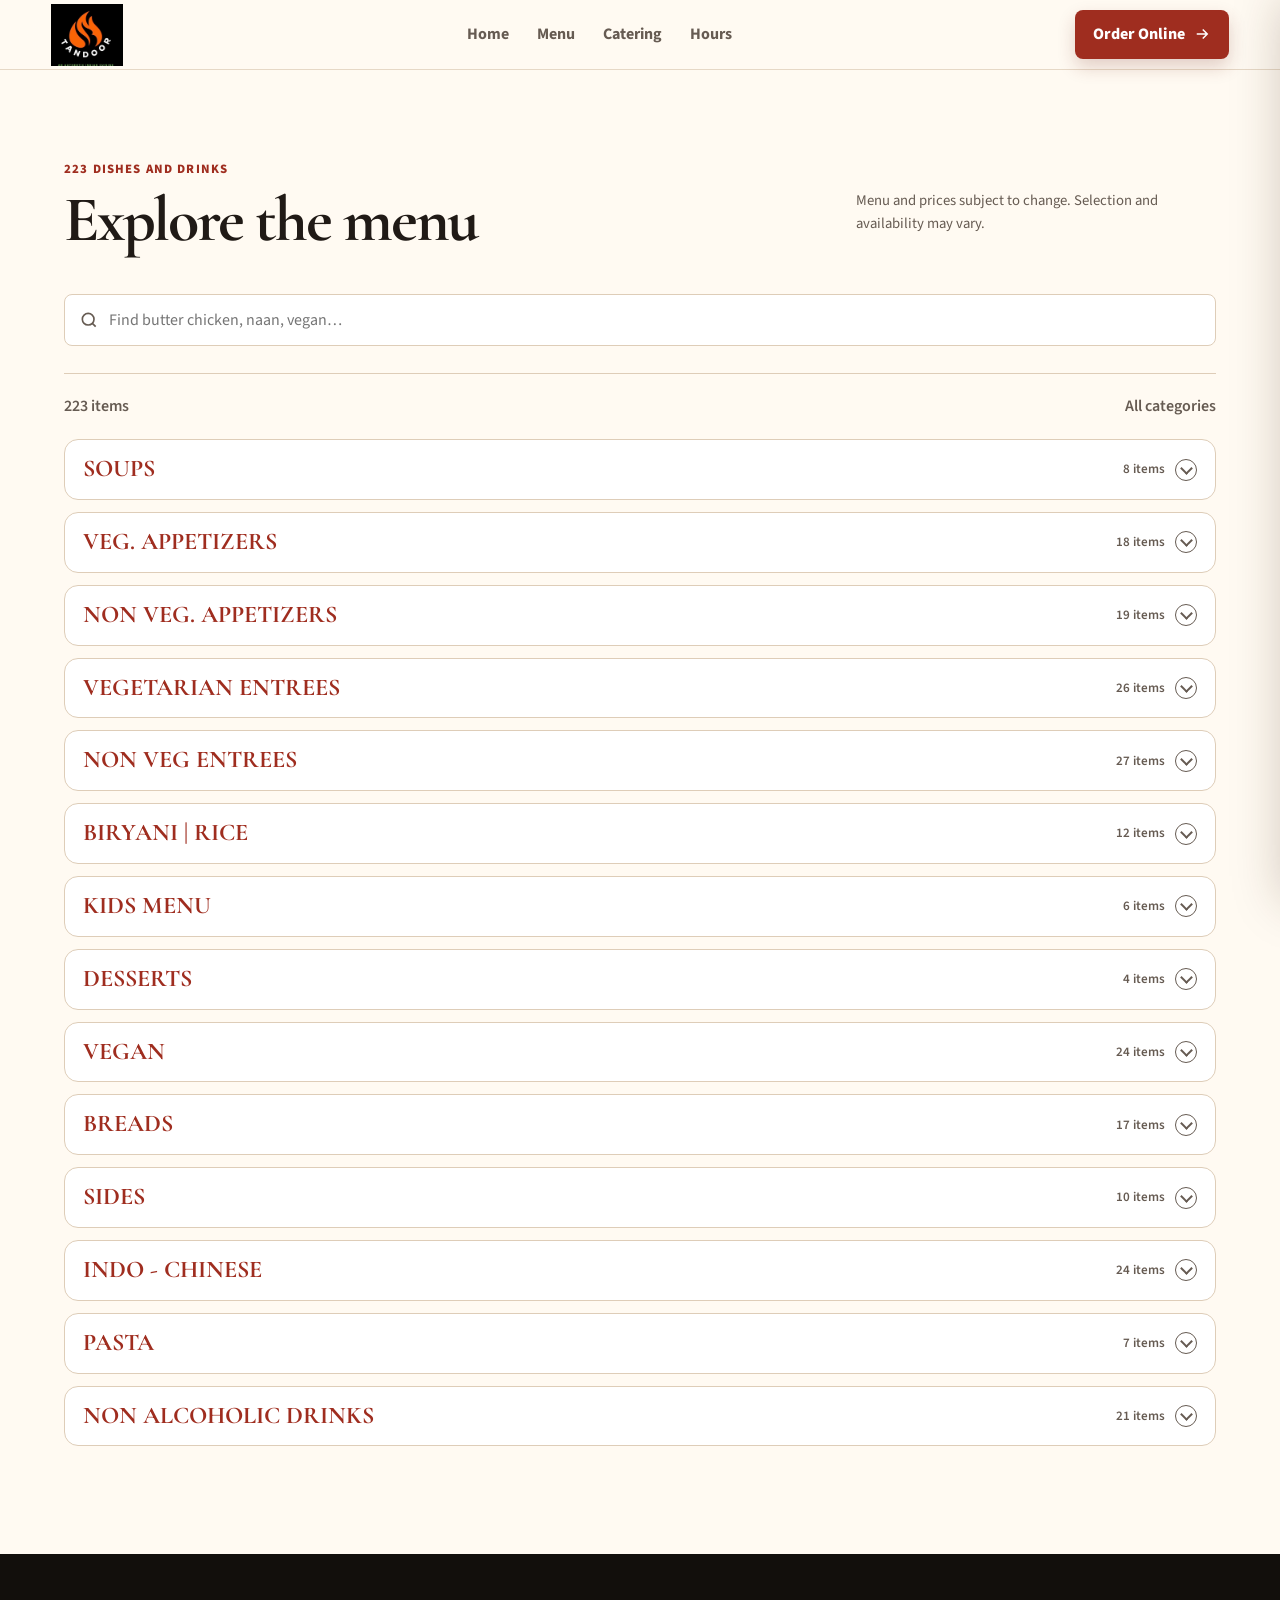
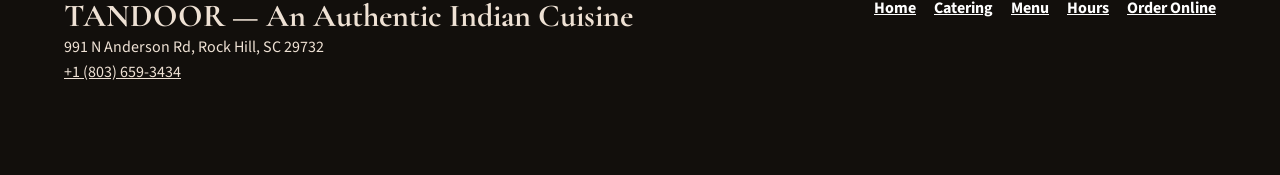
==== commit a47b6f68: "Family packs orderable: required spice + choice questions, free appetizer on biryani pack" ====
--- a/menu.html
+++ b/menu.html
@@ -12,6 +12,18 @@
   <link href="https://fonts.googleapis.com/css2?family=Cormorant+Garamond:wght@600;700&family=Source+Sans+3:wght@400;500;600;700&display=swap" rel="stylesheet">
   <link rel="stylesheet" href="style.css?v=20260927d">
   <link rel="stylesheet" href="order.css">
+  <style>
+    /* Category dropdowns: each menu category is a collapsible <details>. */
+    #menuList .menu-category.cat-fold { padding: 0; border: 1px solid var(--line); border-radius: 14px; margin: 0 0 12px; overflow: hidden; background: var(--surface); }
+    .cat-fold-head { display: flex; align-items: center; gap: 10px; padding: 15px 18px; cursor: pointer; list-style: none; }
+    .cat-fold-head::-webkit-details-marker { display: none; }
+    .cat-fold-title { flex: 1; font: 700 1.5rem/1.2 "Cormorant Garamond", serif; color: var(--red); }
+    .cat-fold-count { font-size: .82rem; font-weight: 600; color: var(--muted); white-space: nowrap; }
+    .cat-fold-chev { width: 22px; height: 22px; flex: none; border-radius: 50%; border: 1.5px solid var(--muted); position: relative; transition: transform .2s ease; }
+    .cat-fold-chev::after { content: ""; position: absolute; left: 6px; top: 4px; width: 7px; height: 7px; border-right: 2px solid var(--muted); border-bottom: 2px solid var(--muted); transform: rotate(45deg); }
+    details[open].cat-fold .cat-fold-chev { transform: rotate(180deg); }
+    #menuList .cat-fold .dish-grid { padding: 4px 18px 18px; }
+  </style>
 </head>
 <body>
 <header class="topbar" aria-label="Primary navigation">
@@ -37,12 +49,12 @@
 <footer><div class="footer-inner"><div><div class="footer-name">TANDOOR &mdash; An Authentic Indian Cuisine</div><div>991 N Anderson Rd, Rock Hill, SC 29732</div><a href="tel:+18036593434">+1 (803) 659-3434</a></div><div class="footer-links"><a href="index.html">Home</a><a href="catering.html">Catering</a><a href="menu.html">Menu</a><a href="index.html#visit">Hours</a><a class="linklike" href="#menu">Order Online</a></div></div></footer>
 <div class="mobile-order"><a class="order-btn" href="#menu">Start an Order <svg viewBox="0 0 24 24" fill="none" stroke="currentColor" stroke-width="2" aria-hidden="true"><path d="M5 12h14M13 6l6 6-6 6"/></svg></a></div>
 <script>
-const menu={"SOUPS":[{"name":"Tomato Soup","price":"$7.99","desc":"Creamy Red Comfort In A Bowl, Perfect For Chilli Days."},{"name":"Lentil Soup","price":"$6.99","desc":"A Flavorful Indian Comfort Food"},{"name":"Sweetcorn Soup (VEG.)","price":"$6.99","desc":"Creamy Corn & Spice Simmered In Indian Style."},{"name":"Monchow Soup","price":"$6.99","desc":"A Popular Indo - Chinese Soup"},{"name":"Chef Special Chicken Soup","price":"$8.99","desc":"Savory Chicken Simmered In Indian Spices."},{"name":"Chicken Monchow Soup","price":"$8.99","desc":"Tasty Lentil Soup, A Flavorful Indian Comfort Food"},{"name":"Chef Special Lamb Soup","price":"$8.99","desc":"Fragrant, Spiced, Hearty & Tangy Indian Soup."},{"name":"Sweetcorn Soup (CHICKEN)","price":"$7.99","desc":"Creamy Corn & Spice Simmered In Indian Style."}],"VEG. APPETIZERS":[{"name":"Samosa","price":"$8.99","desc":"Savory Fried Pastry Filled With Potato & Peas"},{"name":"Mixed Pakora","price":"$12.99","desc":"Crispy Fritters Made With Vegetables & Spices"},{"name":"Masala Papad (2)","price":"$6.99","desc":"Crunchy Papad Crisps With Spicy, Tangy Toppings"},{"name":"Chilli Paneer","price":"$15.99","desc":"Indian Cottage Cheese Stir-fried In A Spicy, Tangy Sauce Made With Spices, Soy Sauce, & Garlic"},{"name":"Samosa Chaat","price":"$11.99","desc":"Samosa Bathed In Creamy Yogurt & Tangy Chutneys"},{"name":"Onion Pakora","price":"$12.99","desc":"Crispy Onion fritters fried to golden perfection, packed with flavor."},{"name":"Gobi Manchurian","price":"$15.99","desc":"Cauliflower Florets Tossed In A Indo-chinese Sauce With Bursting Flavor"},{"name":"Papad","price":"$3.99","desc":""},{"name":"Soy Chaap Masala","price":"$15.99","desc":"Soy Chaap Cooked With Home Made Indo Chinese Sauce With Onions & Bell Peppers."},{"name":"Paneer Darbar","price":"$16.99","desc":"Spicy, Crunchy Bited Tossed In Flavored Indian Masala"},{"name":"Baby Corn Darbar","price":"$15.99","desc":"Spicy, Crunchy Bited Tossed In Flavored Indian Masala"},{"name":"Gobi 65","price":"$14.99","desc":"A Classic Flavorful South Indian Fry Tossed With Chillies & Herbs."},{"name":"Corn Patta Chaat","price":"$12.99","desc":"A quick, tangy Indian street style snack featuring corn & spice mix."},{"name":"Bombay Bhel","price":"$12.99","desc":""},{"name":"Pani Puri","price":"$12.99","desc":"Crispy, Hollow, Fried Dough Balls, Stuffed With Potatoes And flavored Water."},{"name":"Makhmali Paneer Angara","price":"$17.99","desc":"Soft Large Marinated Indian Cottage Cheese, Chared In Indian Clay Oven"},{"name":"Harabhara Paneer Kebab","price":"$17.99","desc":"Flavored Marinated Paneer, Served With Mint And Tamarind Chutney"},{"name":"Paneer Manchurian","price":"$15.99","desc":"Cottage Cheese Tossed In A Indo-chinese Sauce With Bursting Flavor"}],"NON VEG. APPETIZERS":[{"name":"Chicken Chukka","price":"$17.99","desc":"Traditional Dry Grilled Meat With Bold Masalas, Solid Flavors With Nuts"},{"name":"Chicken 65","price":"$15.99","desc":"A Classic Flavorful South Indian Fry Tossed With Chillies & Herbs."},{"name":"Chilli Chicken","price":"$15.99","desc":"Spicy Stir Fried With Peppers & Housemade Chille Sauce."},{"name":"Chicken Manchurian","price":"$15.99","desc":"Sweet & Spicy Indo-chinese Stir-fried Chicken"},{"name":"Fish Manchurian","price":"$15.99","desc":"Sweet & Spicy Indo-chinese Stir-fried Fish."},{"name":"Lamb Chukka","price":"$18.99","desc":"Traditional Dry Grilled Meat With Bold Masalas, Solid Flavors With Nuts"},{"name":"Goat Ghee Roast","price":"$18.99","desc":"Boldly Spiced & Ghee Roasted With Crushed Pepper & House Masala."},{"name":"Shrimp 65","price":"$15.99","desc":"A Classic Flavorful South Indian Fry Tossed With Chillies & Herbs."},{"name":"Chicken Darbar","price":"$16.99","desc":"Tender Meat, With aromatic Spices, A Light Delight."},{"name":"Chicken Lollipop","price":"$14.99","desc":"A Popular Indian Appetizer Frier In House Special Sauce."},{"name":"Chicken Tikka","price":"$17.99","desc":"Flavored Yogurt, Marinated Boneless Chicken, Charred In Indian Clay Oven"},{"name":"Malai Chicken (Mild)","price":"$17.99","desc":"MILD SPICE Creamy Yogurt Marinated Boneless Chicken Charred In Clay Oven Mild Spice"},{"name":"Haryali Chicken (MEDIUM)","price":"$17.99","desc":"Herb Infused Yogurt Marinated Boneless Chicken Medium Spice"},{"name":"Tandoori Chicken","price":"$17.99","desc":"A Chicken With Bone In Indian Masala Cooked In Clay Oven"},{"name":"Lamb Chops","price":"$25.99","desc":"Marinated Lamb Racks With Endless Flavored"},{"name":"Assorted Kebabas","price":"$20.99","desc":"Tandoori Chicken, Chicken Tikka, Malai Chicken, Hariyali Chicken"},{"name":"Tandoori Pompano","price":"$22.99","desc":"Whole Marinated Pompano, Charred In Clay Oven"},{"name":"Tandoori Chicken Full","price":"$29.99","desc":""},{"name":"Tandoori Wings","price":"$11.99","desc":"Juicy, Succulent Wings Marinated In Yogurt, Garlic, Ginger With Flavored Spices."}],"VEGETARIAN ENTREES":[{"name":"Paneer Butter Masala","price":"$18.99","desc":"Rich Buttery Tomato Based Curry."},{"name":"Paneer Tikka Masala","price":"$18.99","desc":"Creamy Tomato Onion Based Curry With Bell Peppers & Onions."},{"name":"Matar Paneer","price":"$17.99","desc":"Paneer & Peas In Traditional Gravy."},{"name":"Kadai Corn Mushroom","price":"$17.99","desc":"Creamy Corn & Spice Simmered In Indian Style."},{"name":"Malai Koftha","price":"$17.99","desc":"Veg Dumplings Tempered With Garlic, Cumin & Ghee."},{"name":"Navratan Korma","price":"$18.99","desc":"Traditional Korma Sauce Cooked With Different Types Of Vegetables."},{"name":"Dal Makhni","price":"$17.99","desc":"Mixed Lentils Tempered With Indian Spice With Buttery Finish."},{"name":"Amritsari Chole Masala","price":"$16.99","desc":"Flavored Creamy Buttery Curry In House Special Sauce."},{"name":"Bhindi Do Pyaza","price":"$17.99","desc":"Sauteed Okra Tossed With Onions With A Unique Set Of Spices."},{"name":"Aloo Gobi Masala","price":"$17.99","desc":"Potatoes & Cauliflower Curry In A Flavored Spices With Buttery Finish."},{"name":"Tofu Tikka Masala","price":"$17.99","desc":"Creamy Tomato Onion Based With Bell Peppers & Onion."},{"name":"Mushroom Tikka Masala","price":"$17.99","desc":"Creamy Tomato Onion Based With Mushrooms, Bell Peppers & Onion."},{"name":"Veg. Malabar","price":"$17.99","desc":"Creamy Unsweetned Milk Based Curry With Malabar Style Spice Mix."},{"name":"Dal Palak","price":"$16.99","desc":"Yellow Lentils Tempered With Garlic, Cumin With Spinach."},{"name":"Dal Tadka","price":"$17.99","desc":"Yellow Lentils Tempered With Garlic, Cumin With Ghee."},{"name":"Veg. Chettinad","price":"$17.99","desc":"Spicy Onion Based Traditional Indian Curry."},{"name":"Kaju Kasuri Methi","price":"$18.99","desc":"Aromatic Curry With Cashews, Dried Fenugreek With Masalas In Cashew Sauce."},{"name":"Palak Paneer","price":"$18.99","desc":"Spinach Curry With Soft Marinated Paneer End With Buttery Finish."},{"name":"Amritsari Paneer Bhurji","price":"$18.99","desc":"Shredded Paneer With Onion Tomato Gravy With House Sp Spices."},{"name":"Baingan Curry","price":"$17.99","desc":"Stuffed Eggplant In Rich & Aromatic Sauce."},{"name":"Paneer Methi Malai","price":"$18.99","desc":"Creamy Buttery With Fenugreek, Aromatic Curry."},{"name":"Veg. Jalfrezi","price":"$18.99","desc":"Stir Fried Curry With Veggies & Bold Masalas."},{"name":"Tofu Chole Curry","price":"$17.99","desc":"Flavored Curry With Chickpea & Tofu With Endless Flavors."},{"name":"Balti Paneer","price":"$19.99","desc":"A Chef Spe. Curry With House Sp Sauce With Indian Cottage Cheese (Paneer)."},{"name":"Sham Savera","price":"$18.99","desc":"A Unique Dish With Koftha & Spinach Sauce With Endless Flavors."},{"name":"Mushroom Butter Masala","price":"$18.99","desc":"Rich Buttery Tomato Based Curry With Lightly Marinated Mushrooms."}],"NON VEG ENTREES":[{"name":"Chicken Korma","price":"$18.99","desc":"Mild, creamy curry with a nutty touch."},{"name":"Butter Chicken","price":"$18.99","desc":"Rich, buttery creamy classic most famous Indian dish."},{"name":"Chicken Tikka Masala","price":"$19.99","desc":"Flavoured curry in a tomato - onion based with bell peppers and onions."},{"name":"Chicken Malabar","price":"$18.99","desc":"Creamy Unaweetened coconut milk based curry with Indian spices."},{"name":"Chicken RoganJosh","price":"$19.99","desc":"Spiced tomato curry with bold spices."},{"name":"Chicken Saagwala","price":"$19.99","desc":"Spinach curry made from in-house Spinach sauce with subtle spices."},{"name":"Chicken Vindalloo","price":"$19.99","desc":"Tangy Curry With Bold Heat & Rich Flavors."},{"name":"Kadai Chicken","price":"$20.99","desc":"Wok Tossed Curry With Crushed Spices With Onion & Bell Peppers."},{"name":"Lamb Saagwala","price":"$20.99","desc":"Spinach Curry With Boneless Lamb With Endless Flavors."},{"name":"Lamb RoganJosh","price":"$19.99","desc":"Spiced Tomato Curry With Bold Spices & Unique Flavors."},{"name":"Lamb Vindalloo","price":"$20.99","desc":"Tangy Curry With Bold Masalas With Rich Flavors."},{"name":"Lamb Jalfrezi","price":"$19.99","desc":"Stir-fried Curry With Veggies & Bold Masalas."},{"name":"Lamb Tikka Masala","price":"$20.99","desc":"Flavored Curry In A Tomato Onion Based Sauce With Bell Peppers & Onion."},{"name":"Shrimp Korma","price":"$19.99","desc":"Mild, Creamy Curry With A Endless Flavors."},{"name":"Goat Curry","price":"$20.99","desc":"Rich Onion Tomato Based Curry With A Buttery Finish."},{"name":"Goat Saagwala","price":"$20.99","desc":"Spinach Curry With Subtle Spices."},{"name":"Methi Malai Chicken","price":"$20.99","desc":"Chicken Curry With Dry Fenugreek, Rich & Aromatic Flavors."},{"name":"Mango Chicken Curry","price":"$19.99","desc":"A Unique House Special Dish With Mild Spices & Hint Of Mango."},{"name":"Chicken Chettinad","price":"$19.99","desc":"Spicy Onion Based Traditional Indian Curry."},{"name":"Achari Chicken Curry","price":"$19.99","desc":"Bold & Aromatic Flavors With Unique Set Of House Ground Spices."},{"name":"The Sweet Cashew Chicken Curry","price":"$21.99","desc":"Perfect For Sweet Lovers, Cashew & Chicken In Cashew Sauce With The Hint Of Sweetness."},{"name":"Lamb Chettinad","price":"$20.99","desc":"Spicy Traditional Onion Sauce Based Curry With House Ground Spices."},{"name":"Lamb Gongura","price":"$20.99","desc":"Spicy Gongura Leaf Curry With Bold & Endless Flavors."},{"name":"Lamb Korma","price":"$20.99","desc":"Mild Creamy Curry With Boneless Lamb."},{"name":"Fish Malabar","price":"$18.99","desc":"Creamy Unsweetened Coconut Milk Based Curry With Unique Indian Spice Mix."},{"name":"Chicken Gongura","price":"$19.99","desc":"Spicy Gongura Leaf Curry With Bold & Endless Flavors."},{"name":"Chef Special Chicken Curry","price":"$19.99","desc":"Tender Chicken Cooked In Rich, Creamy House Style Curry."}],"BIRYANI | RICE":[{"name":"Plain Rice","price":"$4.99","desc":""},{"name":"Jeera Rice","price":"$7.99","desc":"Basmati Rice With Ghee & Cumin Seeds Tadka."},{"name":"Ghee Rice","price":"$7.99","desc":""},{"name":"Masala Rice","price":"$7.99","desc":"Flavoured Rice, Perfect Recepie To Enhance Flavors To Any Curry."},{"name":"Family Pack Biryani","price":"Priced in the order flow","desc":"Large Biryani, Small Appetizer, Raita, Salan"},{"name":"Veg. Biryani","price":"$16.99","desc":"A flavorful rice dish with saffron and House sp. Spice mix."},{"name":"Paneer Biryani","price":"$17.99","desc":"A flavorful rice dish with saffron and House sp. Spice mix."},{"name":"Vijaywada Boneless Chicken Biryani","price":"$17.99","desc":"A flavorful rice dish with saffron and House sp. Spice mix."},{"name":"Chicken Biryani with bone","price":"$18.99","desc":"A flavorful rice dish with saffron and House sp. Spice mix."},{"name":"Lamb Biryani","price":"$19.99","desc":"A flavorful rice dish with saffron and House sp. Spice mix."},{"name":"Goat Biryani","price":"$19.99","desc":"A flavorful rice dish with saffron and House sp. Spice mix."},{"name":"Chicken Tikka Biryani","price":"$19.99","desc":"A flavorful rice dish with saffron and House sp. Spice mix."}],"KIDS MENU":[{"name":"Chicken Nuggets & Fries","price":"$6.99","desc":""},{"name":"Mozzarella Sticks & Fries","price":"$6.99","desc":""},{"name":"French Fries","price":"$6.99","desc":""},{"name":"Plain Warm Milk","price":"$2.99","desc":""},{"name":"Jr. Butter Chicken","price":"$10.99","desc":""},{"name":"Jr. Paneer Butter Masala","price":"$10.99","desc":""}],"DESSERTS":[{"name":"Gulab Jamun","price":"$5.99","desc":""},{"name":"Rasmalai","price":"$5.99","desc":""},{"name":"Carrot Halwa","price":"$6.99","desc":""},{"name":"Mung Daal Halwo","price":"$5.99","desc":""}],"VEGAN":[{"name":"Vegan Lentil Soup","price":"$6.99","desc":"Tasty lentil soup. A flavorful Indian comfort food."},{"name":"Vegan Sweetcorn Soup","price":"$6.99","desc":"Creamy corn & spice simmered in Indian style."},{"name":"Vegan Samosa","price":"$8.99","desc":"Savory fried pastry with mildly flavored spiced potato & peas filling."},{"name":"Vegan Panipuri","price":"$12.99","desc":"Crispy, hollow, fried dough balls with mildly spiced potato & flavored water."},{"name":"Vegan Samosa Chaat","price":"$11.99","desc":"Chopped Samosa, Topped With Chole, Mint - Tamarind Sauce & Sev."},{"name":"Vegan Bombay Bhel","price":"$12.99","desc":"Crunchy, Flavoured Most Popular Indian Street Snack."},{"name":"Vegan Corn Patta Chaat","price":"$12.99","desc":"A Quick, Tangy Indian Street Style Snack Featuring Corn & Spices."},{"name":"Vegan Onion Pakora","price":"$12.99","desc":"Crispy Fritters Fried To Golden Perfection, Packed With Flavor."},{"name":"Vegan Mixed Pakora","price":"$12.99","desc":"Crispy Fritters Fried To Golden Perfection, Packed With Flavor."},{"name":"Vegan Papad","price":"$3.99","desc":"A Thin, Crispy & Spiced Indian Wafer Made From Lentils."},{"name":"Vegan Masala Papad","price":"$6.99","desc":"Papad With Simple Onion, Tomato, Cilantro & Chaat Masala."},{"name":"Vegan Kadai Corn Mushroom","price":"$18.99","desc":"Creamy Corn & Spice Simmered In Indian Style Served With Rice."},{"name":"Vegan Baingan Curry","price":"$18.99","desc":"Stuffed Eggplant In Rich & Aromatic Sauce Served With Rice."},{"name":"Vegan Veg Jalfrezi","price":"$19.99","desc":"Stir Fried Curry With Veggies In Aromatic Sauce Served With Rice."},{"name":"Vegan Amritsari Chole Masala","price":"$16.99","desc":"Flavored, Creamy Curry In A House Special Sauce Served With Rice."},{"name":"Vegan Bhindi Do Pyaza","price":"$18.99","desc":"Sauteed Okra Tossed With Onion With A Unique Set Of Spices Served With Rice."},{"name":"Vegan Aloo Gobi Masala","price":"$17.99","desc":"Potatoes & Cauliflower curry in a flavored spice mix served with Rice."},{"name":"Vegan Tofu Tikka Masala","price":"$17.99","desc":"Creamy tomato - onion based with bell peppers and onions served with Rice."},{"name":"Vegan Mushroom Tikka Masala","price":"$17.99","desc":"Creamy tomato - onion based with bell peppers and onions served with Rice."},{"name":"Vegan Veg. Malabar","price":"$17.99","desc":"Unsweetened coconut milk based creamy, flavored, veg curry served with Rice."},{"name":"Vegan Dal Palak","price":"$16.99","desc":"Yellow lentils tempered with garlic, cumin, spinach served with Rice."},{"name":"Vegan Dal Tadka","price":"$17.99","desc":"Yellow lentils tempered with garlic, cumin served with Rice."},{"name":"Vegan Veg Chettinad","price":"$17.99","desc":"Spicy onion based traditional Indian curry served with Rice."},{"name":"Vegan Plain Roti","price":"$4.49","desc":""}],"BREADS":[{"name":"Onion Kulcha","price":"$5.99","desc":""},{"name":"Malabar Paratha (2Pc)","price":"$6.99","desc":""},{"name":"Haryali Naan (Mint - Cilantro)","price":"$4.49","desc":"Mint Cilantro Naan"},{"name":"Plain Naan (NO BUTTER)","price":"$3.99","desc":""},{"name":"Butter Naan","price":"$4.99","desc":""},{"name":"Garlic Butter Naan","price":"$5.49","desc":""},{"name":"Chilli Garlic Naan","price":"$6.49","desc":""},{"name":"Cheese Naan","price":"$6.99","desc":""},{"name":"Bullet Naan (CHILLI)","price":"$5.99","desc":""},{"name":"Chilli Cheese Naan","price":"$6.99","desc":""},{"name":"Masala Naan","price":"$4.99","desc":""},{"name":"Chilli Cheese Garlic Naan","price":"$6.99","desc":""},{"name":"Peshwari Naan","price":"$6.99","desc":"Kashmiri naan with Nuts & raisin."},{"name":"Assorted Bread Basket Naan","price":"$14.99","desc":"Butter Naan, Garlic Naan & Onion Kulcha."},{"name":"Plain Roti (NO BUTTER)","price":"$4.49","desc":""},{"name":"Butter Roti Tandoori","price":"$4.99","desc":""},{"name":"Cheese Garlic Naan","price":"$6.99","desc":""}],"SIDES":[{"name":"Papad","price":"$3.99","desc":""},{"name":"Raita","price":"$2.99","desc":""},{"name":"Onion, Lemon, Chilli","price":"$2.99","desc":""},{"name":"Tikka Sauce","price":"$4.99","desc":""},{"name":"Malai Sauce","price":"$4.99","desc":""},{"name":"Masala Papad","price":"$6.99","desc":""},{"name":"Pickle","price":"$1.99","desc":""},{"name":"Mango Chutney","price":"$1.99","desc":""},{"name":"Mint Chutney","price":"$2.99","desc":""},{"name":"Tamarind Chutney","price":"$2.99","desc":""}],"INDO - CHINESE":[{"name":"Monchow Soup","price":"$6.99","desc":"A Popular Indo - Chinese Soup"},{"name":"Chicken Monchow Soup","price":"$8.99","desc":"Tasty Lentil Soup, A Flavorful Indian Comfort Food"},{"name":"Chicken Manchurian","price":"$15.99","desc":"Sweet & Spicy Indo-chinese Stir-fried Chicken"},{"name":"Fish Manchurian","price":"$15.99","desc":"Sweet & Spicy Indo-chinese Stir-fried Fish."},{"name":"Gobi Manchurian","price":"$15.99","desc":"Cauliflower Florets Tossed In A Indo-chinese Sauce With Bursting Flavor"},{"name":"Paneer Manchurian","price":"$15.99","desc":"Cottage Cheese Tossed In A Indo-chinese Sauce With Bursting Flavor"},{"name":"Veg. Fried Rice","price":"$16.99","desc":"Stri fried rice tossed with fresh veggies, soy sauce and dry roasted, grinded spices."},{"name":"Paneer Fried Rice","price":"$16.99","desc":"Stir fried rice with fresh veggies and paneer with dry roasted and grinded spices."},{"name":"Chicken Fried Rice","price":"$17.99","desc":"Stir-fried rice tossed with veggies, meat, soy sauce and house grinded spice mix."},{"name":"Shrimp Fried Rice","price":"$17.99","desc":"Stir-fried rice tossed with veggies, meat, soy sauce and house grinded spice mix."},{"name":"Street Style Veg. Fried Rice","price":"$17.99","desc":"Stir-fried rice tossed with veggies, soy sauce and house grinded spice mix."},{"name":"Street Style Paneer Fried Rice","price":"$17.99","desc":"Stir-fried rice tossed with veggies, paneer, soy sauce and house grinded spice mix."},{"name":"Street style Chicken Fried Rice","price":"$18.99","desc":"Stir-fried rice tossed with veggies, meat, soy sauce and house grinded spice mix."},{"name":"Street style Shrimp Fried Rice","price":"$18.99","desc":"Stir-fried rice tossed with veggies, meat, soy sauce and house grinded spice mix."},{"name":"Hakka Noodles VEG","price":"$15.99","desc":"Stir-fried noodles tossed with veggies, soy sauce and house grinded spice mix."},{"name":"Hakka Noodles Paneer","price":"$15.99","desc":"Stir-fried noodles tossed with veggies, paneer, soy sauce and house grinded spice mix."},{"name":"Hakka Noodles Chicken","price":"$16.99","desc":"Stir-fried noodles tossed with veggies, meat, soy sauce and house grinded spice mix."},{"name":"Hakka Noodles Shrimp","price":"$16.99","desc":"Stir-fried noodles tossed with veggies, meat, soy sauce and house grinded spice mix."},{"name":"Street Style Hakka Noodles VEG","price":"$16.99","desc":"Stir-fried noodles tossed with veggies, soy sauce and house grinded spice mix."},{"name":"Street Style Hakka Noodles PANEER","price":"$16.99","desc":"Stir-fried noodles tossed with veggies, paneer, soy sauce and house grinded spice mix."},{"name":"Street Style Hakka Noodles Chicken","price":"$17.99","desc":"Stir-fried noodles tossed with veggies, meat, soy sauce and house grinded spice mix."},{"name":"Street Style Hakka Noodles Shrimp","price":"$17.99","desc":"Stir-fried noodles tossed with veggies, meat, soy sauce and house grinded spice mix."},{"name":"Family Pack Hakka Noodles (58 Oz)","price":"Priced in the order flow","desc":""},{"name":"Family Pack Fried Rice (58 Oz)","price":"Priced in the order flow","desc":""}],"PASTA":[{"name":"Veg. Tikka Pasta","price":"$15.99","desc":""},{"name":"Paneer Tikka Pasta","price":"$15.99","desc":""},{"name":"Chef. Sp Veg Pasta","price":"$16.99","desc":""},{"name":"Chef Sp. Paneer Pasta","price":"$16.99","desc":""},{"name":"Butter Chicken Pasta","price":"$16.99","desc":""},{"name":"Chicken Tikka Pasta","price":"$16.99","desc":""},{"name":"Chef Sp. Chicken Pasta","price":"$17.99","desc":""}],"NON ALCOHOLIC DRINKS":[{"name":"Water","price":"$0.50","desc":""},{"name":"Mango Lassi","price":"$5.49","desc":""},{"name":"Buttermilk MASALA","price":"$4.99","desc":""},{"name":"Rosemilk","price":"$4.99","desc":""},{"name":"Redbull 12oz","price":"$3.99","desc":""},{"name":"Ginger Masala Tea","price":"$4.99","desc":""},{"name":"Madras Hot Coffee","price":"$4.99","desc":""},{"name":"Fiji Water 500 Ml","price":"$3.99","desc":""},{"name":"Fiji Water 1L","price":"$5.99","desc":""},{"name":"Sweet Tea With Lemon","price":"$2.99","desc":""},{"name":"Fountain Drink","price":"$3.00","desc":""},{"name":"Unsweet Tea","price":"$2.99","desc":""},{"name":"Half & Half Tea","price":"$2.99","desc":""},{"name":"Frootie","price":"$3.00","desc":""},{"name":"Lemonade","price":"$2.99","desc":""},{"name":"Spellegrino Sparkling Water","price":"$3.99","desc":""},{"name":"Orange Juice","price":"$3.00","desc":""},{"name":"Corona Non Alcoholic","price":"$5.00","desc":""},{"name":"Can Soda","price":"$3.00","desc":""},{"name":"Rupee NON ALC","price":"$6.00","desc":""},{"name":"Bottle Water","price":"$2.49","desc":""}]};
+const menu={"SOUPS":[{"name":"Tomato Soup","price":"$7.99","desc":"Creamy Red Comfort In A Bowl, Perfect For Chilli Days."},{"name":"Lentil Soup","price":"$6.99","desc":"A Flavorful Indian Comfort Food"},{"name":"Sweetcorn Soup (VEG.)","price":"$6.99","desc":"Creamy Corn & Spice Simmered In Indian Style."},{"name":"Monchow Soup","price":"$6.99","desc":"A Popular Indo - Chinese Soup"},{"name":"Chef Special Chicken Soup","price":"$8.99","desc":"Savory Chicken Simmered In Indian Spices."},{"name":"Chicken Monchow Soup","price":"$8.99","desc":"Tasty Lentil Soup, A Flavorful Indian Comfort Food"},{"name":"Chef Special Lamb Soup","price":"$8.99","desc":"Fragrant, Spiced, Hearty & Tangy Indian Soup."},{"name":"Sweetcorn Soup (CHICKEN)","price":"$7.99","desc":"Creamy Corn & Spice Simmered In Indian Style."}],"VEG. APPETIZERS":[{"name":"Samosa","price":"$8.99","desc":"Savory Fried Pastry Filled With Potato & Peas"},{"name":"Mixed Pakora","price":"$12.99","desc":"Crispy Fritters Made With Vegetables & Spices"},{"name":"Masala Papad (2)","price":"$6.99","desc":"Crunchy Papad Crisps With Spicy, Tangy Toppings"},{"name":"Chilli Paneer","price":"$15.99","desc":"Indian Cottage Cheese Stir-fried In A Spicy, Tangy Sauce Made With Spices, Soy Sauce, & Garlic"},{"name":"Samosa Chaat","price":"$11.99","desc":"Samosa Bathed In Creamy Yogurt & Tangy Chutneys"},{"name":"Onion Pakora","price":"$12.99","desc":"Crispy Onion fritters fried to golden perfection, packed with flavor."},{"name":"Gobi Manchurian","price":"$15.99","desc":"Cauliflower Florets Tossed In A Indo-chinese Sauce With Bursting Flavor"},{"name":"Papad","price":"$3.99","desc":""},{"name":"Soy Chaap Masala","price":"$15.99","desc":"Soy Chaap Cooked With Home Made Indo Chinese Sauce With Onions & Bell Peppers."},{"name":"Paneer Darbar","price":"$16.99","desc":"Spicy, Crunchy Bited Tossed In Flavored Indian Masala"},{"name":"Baby Corn Darbar","price":"$15.99","desc":"Spicy, Crunchy Bited Tossed In Flavored Indian Masala"},{"name":"Gobi 65","price":"$14.99","desc":"A Classic Flavorful South Indian Fry Tossed With Chillies & Herbs."},{"name":"Corn Patta Chaat","price":"$12.99","desc":"A quick, tangy Indian street style snack featuring corn & spice mix."},{"name":"Bombay Bhel","price":"$12.99","desc":""},{"name":"Pani Puri","price":"$12.99","desc":"Crispy, Hollow, Fried Dough Balls, Stuffed With Potatoes And flavored Water."},{"name":"Makhmali Paneer Angara","price":"$17.99","desc":"Soft Large Marinated Indian Cottage Cheese, Chared In Indian Clay Oven"},{"name":"Harabhara Paneer Kebab","price":"$17.99","desc":"Flavored Marinated Paneer, Served With Mint And Tamarind Chutney"},{"name":"Paneer Manchurian","price":"$15.99","desc":"Cottage Cheese Tossed In A Indo-chinese Sauce With Bursting Flavor"}],"NON VEG. APPETIZERS":[{"name":"Chicken Chukka","price":"$17.99","desc":"Traditional Dry Grilled Meat With Bold Masalas, Solid Flavors With Nuts"},{"name":"Chicken 65","price":"$15.99","desc":"A Classic Flavorful South Indian Fry Tossed With Chillies & Herbs."},{"name":"Chilli Chicken","price":"$15.99","desc":"Spicy Stir Fried With Peppers & Housemade Chille Sauce."},{"name":"Chicken Manchurian","price":"$15.99","desc":"Sweet & Spicy Indo-chinese Stir-fried Chicken"},{"name":"Fish Manchurian","price":"$15.99","desc":"Sweet & Spicy Indo-chinese Stir-fried Fish."},{"name":"Lamb Chukka","price":"$18.99","desc":"Traditional Dry Grilled Meat With Bold Masalas, Solid Flavors With Nuts"},{"name":"Goat Ghee Roast","price":"$18.99","desc":"Boldly Spiced & Ghee Roasted With Crushed Pepper & House Masala."},{"name":"Shrimp 65","price":"$15.99","desc":"A Classic Flavorful South Indian Fry Tossed With Chillies & Herbs."},{"name":"Chicken Darbar","price":"$16.99","desc":"Tender Meat, With aromatic Spices, A Light Delight."},{"name":"Chicken Lollipop","price":"$14.99","desc":"A Popular Indian Appetizer Frier In House Special Sauce."},{"name":"Chicken Tikka","price":"$17.99","desc":"Flavored Yogurt, Marinated Boneless Chicken, Charred In Indian Clay Oven"},{"name":"Malai Chicken (Mild)","price":"$17.99","desc":"MILD SPICE Creamy Yogurt Marinated Boneless Chicken Charred In Clay Oven Mild Spice"},{"name":"Haryali Chicken (MEDIUM)","price":"$17.99","desc":"Herb Infused Yogurt Marinated Boneless Chicken Medium Spice"},{"name":"Tandoori Chicken","price":"$17.99","desc":"A Chicken With Bone In Indian Masala Cooked In Clay Oven"},{"name":"Lamb Chops","price":"$25.99","desc":"Marinated Lamb Racks With Endless Flavored"},{"name":"Assorted Kebabas","price":"$20.99","desc":"Tandoori Chicken, Chicken Tikka, Malai Chicken, Hariyali Chicken"},{"name":"Tandoori Pompano","price":"$22.99","desc":"Whole Marinated Pompano, Charred In Clay Oven"},{"name":"Tandoori Chicken Full","price":"$29.99","desc":""},{"name":"Tandoori Wings","price":"$11.99","desc":"Juicy, Succulent Wings Marinated In Yogurt, Garlic, Ginger With Flavored Spices."}],"VEGETARIAN ENTREES":[{"name":"Paneer Butter Masala","price":"$18.99","desc":"Rich Buttery Tomato Based Curry."},{"name":"Paneer Tikka Masala","price":"$18.99","desc":"Creamy Tomato Onion Based Curry With Bell Peppers & Onions."},{"name":"Matar Paneer","price":"$17.99","desc":"Paneer & Peas In Traditional Gravy."},{"name":"Kadai Corn Mushroom","price":"$17.99","desc":"Creamy Corn & Spice Simmered In Indian Style."},{"name":"Malai Koftha","price":"$17.99","desc":"Veg Dumplings Tempered With Garlic, Cumin & Ghee."},{"name":"Navratan Korma","price":"$18.99","desc":"Traditional Korma Sauce Cooked With Different Types Of Vegetables."},{"name":"Dal Makhni","price":"$17.99","desc":"Mixed Lentils Tempered With Indian Spice With Buttery Finish."},{"name":"Amritsari Chole Masala","price":"$16.99","desc":"Flavored Creamy Buttery Curry In House Special Sauce."},{"name":"Bhindi Do Pyaza","price":"$17.99","desc":"Sauteed Okra Tossed With Onions With A Unique Set Of Spices."},{"name":"Aloo Gobi Masala","price":"$17.99","desc":"Potatoes & Cauliflower Curry In A Flavored Spices With Buttery Finish."},{"name":"Tofu Tikka Masala","price":"$17.99","desc":"Creamy Tomato Onion Based With Bell Peppers & Onion."},{"name":"Mushroom Tikka Masala","price":"$17.99","desc":"Creamy Tomato Onion Based With Mushrooms, Bell Peppers & Onion."},{"name":"Veg. Malabar","price":"$17.99","desc":"Creamy Unsweetned Milk Based Curry With Malabar Style Spice Mix."},{"name":"Dal Palak","price":"$16.99","desc":"Yellow Lentils Tempered With Garlic, Cumin With Spinach."},{"name":"Dal Tadka","price":"$17.99","desc":"Yellow Lentils Tempered With Garlic, Cumin With Ghee."},{"name":"Veg. Chettinad","price":"$17.99","desc":"Spicy Onion Based Traditional Indian Curry."},{"name":"Kaju Kasuri Methi","price":"$18.99","desc":"Aromatic Curry With Cashews, Dried Fenugreek With Masalas In Cashew Sauce."},{"name":"Palak Paneer","price":"$18.99","desc":"Spinach Curry With Soft Marinated Paneer End With Buttery Finish."},{"name":"Amritsari Paneer Bhurji","price":"$18.99","desc":"Shredded Paneer With Onion Tomato Gravy With House Sp Spices."},{"name":"Baingan Curry","price":"$17.99","desc":"Stuffed Eggplant In Rich & Aromatic Sauce."},{"name":"Paneer Methi Malai","price":"$18.99","desc":"Creamy Buttery With Fenugreek, Aromatic Curry."},{"name":"Veg. Jalfrezi","price":"$18.99","desc":"Stir Fried Curry With Veggies & Bold Masalas."},{"name":"Tofu Chole Curry","price":"$17.99","desc":"Flavored Curry With Chickpea & Tofu With Endless Flavors."},{"name":"Balti Paneer","price":"$19.99","desc":"A Chef Spe. Curry With House Sp Sauce With Indian Cottage Cheese (Paneer)."},{"name":"Sham Savera","price":"$18.99","desc":"A Unique Dish With Koftha & Spinach Sauce With Endless Flavors."},{"name":"Mushroom Butter Masala","price":"$18.99","desc":"Rich Buttery Tomato Based Curry With Lightly Marinated Mushrooms."}],"NON VEG ENTREES":[{"name":"Chicken Korma","price":"$18.99","desc":"Mild, creamy curry with a nutty touch."},{"name":"Butter Chicken","price":"$18.99","desc":"Rich, buttery creamy classic most famous Indian dish."},{"name":"Chicken Tikka Masala","price":"$19.99","desc":"Flavoured curry in a tomato - onion based with bell peppers and onions."},{"name":"Chicken Malabar","price":"$18.99","desc":"Creamy Unaweetened coconut milk based curry with Indian spices."},{"name":"Chicken RoganJosh","price":"$19.99","desc":"Spiced tomato curry with bold spices."},{"name":"Chicken Saagwala","price":"$19.99","desc":"Spinach curry made from in-house Spinach sauce with subtle spices."},{"name":"Chicken Vindalloo","price":"$19.99","desc":"Tangy Curry With Bold Heat & Rich Flavors."},{"name":"Kadai Chicken","price":"$20.99","desc":"Wok Tossed Curry With Crushed Spices With Onion & Bell Peppers."},{"name":"Lamb Saagwala","price":"$20.99","desc":"Spinach Curry With Boneless Lamb With Endless Flavors."},{"name":"Lamb RoganJosh","price":"$19.99","desc":"Spiced Tomato Curry With Bold Spices & Unique Flavors."},{"name":"Lamb Vindalloo","price":"$20.99","desc":"Tangy Curry With Bold Masalas With Rich Flavors."},{"name":"Lamb Jalfrezi","price":"$19.99","desc":"Stir-fried Curry With Veggies & Bold Masalas."},{"name":"Lamb Tikka Masala","price":"$20.99","desc":"Flavored Curry In A Tomato Onion Based Sauce With Bell Peppers & Onion."},{"name":"Shrimp Korma","price":"$19.99","desc":"Mild, Creamy Curry With A Endless Flavors."},{"name":"Goat Curry","price":"$20.99","desc":"Rich Onion Tomato Based Curry With A Buttery Finish."},{"name":"Goat Saagwala","price":"$20.99","desc":"Spinach Curry With Subtle Spices."},{"name":"Methi Malai Chicken","price":"$20.99","desc":"Chicken Curry With Dry Fenugreek, Rich & Aromatic Flavors."},{"name":"Mango Chicken Curry","price":"$19.99","desc":"A Unique House Special Dish With Mild Spices & Hint Of Mango."},{"name":"Chicken Chettinad","price":"$19.99","desc":"Spicy Onion Based Traditional Indian Curry."},{"name":"Achari Chicken Curry","price":"$19.99","desc":"Bold & Aromatic Flavors With Unique Set Of House Ground Spices."},{"name":"The Sweet Cashew Chicken Curry","price":"$21.99","desc":"Perfect For Sweet Lovers, Cashew & Chicken In Cashew Sauce With The Hint Of Sweetness."},{"name":"Lamb Chettinad","price":"$20.99","desc":"Spicy Traditional Onion Sauce Based Curry With House Ground Spices."},{"name":"Lamb Gongura","price":"$20.99","desc":"Spicy Gongura Leaf Curry With Bold & Endless Flavors."},{"name":"Lamb Korma","price":"$20.99","desc":"Mild Creamy Curry With Boneless Lamb."},{"name":"Fish Malabar","price":"$18.99","desc":"Creamy Unsweetened Coconut Milk Based Curry With Unique Indian Spice Mix."},{"name":"Chicken Gongura","price":"$19.99","desc":"Spicy Gongura Leaf Curry With Bold & Endless Flavors."},{"name":"Chef Special Chicken Curry","price":"$19.99","desc":"Tender Chicken Cooked In Rich, Creamy House Style Curry."}],"BIRYANI | RICE":[{"name":"Plain Rice","price":"$4.99","desc":""},{"name":"Jeera Rice","price":"$7.99","desc":"Basmati Rice With Ghee & Cumin Seeds Tadka."},{"name":"Ghee Rice","price":"$7.99","desc":""},{"name":"Masala Rice","price":"$7.99","desc":"Flavoured Rice, Perfect Recepie To Enhance Flavors To Any Curry."},{"name":"Family Pack Biryani","price":"from $35.00","desc":"Large Biryani, Small Appetizer, Raita, Salan"},{"name":"Veg. Biryani","price":"$16.99","desc":"A flavorful rice dish with saffron and House sp. Spice mix."},{"name":"Paneer Biryani","price":"$17.99","desc":"A flavorful rice dish with saffron and House sp. Spice mix."},{"name":"Vijaywada Boneless Chicken Biryani","price":"$17.99","desc":"A flavorful rice dish with saffron and House sp. Spice mix."},{"name":"Chicken Biryani with bone","price":"$18.99","desc":"A flavorful rice dish with saffron and House sp. Spice mix."},{"name":"Lamb Biryani","price":"$19.99","desc":"A flavorful rice dish with saffron and House sp. Spice mix."},{"name":"Goat Biryani","price":"$19.99","desc":"A flavorful rice dish with saffron and House sp. Spice mix."},{"name":"Chicken Tikka Biryani","price":"$19.99","desc":"A flavorful rice dish with saffron and House sp. Spice mix."}],"KIDS MENU":[{"name":"Chicken Nuggets & Fries","price":"$6.99","desc":""},{"name":"Mozzarella Sticks & Fries","price":"$6.99","desc":""},{"name":"French Fries","price":"$6.99","desc":""},{"name":"Plain Warm Milk","price":"$2.99","desc":""},{"name":"Jr. Butter Chicken","price":"$10.99","desc":""},{"name":"Jr. Paneer Butter Masala","price":"$10.99","desc":""}],"DESSERTS":[{"name":"Gulab Jamun","price":"$5.99","desc":""},{"name":"Rasmalai","price":"$5.99","desc":""},{"name":"Carrot Halwa","price":"$6.99","desc":""},{"name":"Mung Daal Halwo","price":"$5.99","desc":""}],"VEGAN":[{"name":"Vegan Lentil Soup","price":"$6.99","desc":"Tasty lentil soup. A flavorful Indian comfort food."},{"name":"Vegan Sweetcorn Soup","price":"$6.99","desc":"Creamy corn & spice simmered in Indian style."},{"name":"Vegan Samosa","price":"$8.99","desc":"Savory fried pastry with mildly flavored spiced potato & peas filling."},{"name":"Vegan Panipuri","price":"$12.99","desc":"Crispy, hollow, fried dough balls with mildly spiced potato & flavored water."},{"name":"Vegan Samosa Chaat","price":"$11.99","desc":"Chopped Samosa, Topped With Chole, Mint - Tamarind Sauce & Sev."},{"name":"Vegan Bombay Bhel","price":"$12.99","desc":"Crunchy, Flavoured Most Popular Indian Street Snack."},{"name":"Vegan Corn Patta Chaat","price":"$12.99","desc":"A Quick, Tangy Indian Street Style Snack Featuring Corn & Spices."},{"name":"Vegan Onion Pakora","price":"$12.99","desc":"Crispy Fritters Fried To Golden Perfection, Packed With Flavor."},{"name":"Vegan Mixed Pakora","price":"$12.99","desc":"Crispy Fritters Fried To Golden Perfection, Packed With Flavor."},{"name":"Vegan Papad","price":"$3.99","desc":"A Thin, Crispy & Spiced Indian Wafer Made From Lentils."},{"name":"Vegan Masala Papad","price":"$6.99","desc":"Papad With Simple Onion, Tomato, Cilantro & Chaat Masala."},{"name":"Vegan Kadai Corn Mushroom","price":"$18.99","desc":"Creamy Corn & Spice Simmered In Indian Style Served With Rice."},{"name":"Vegan Baingan Curry","price":"$18.99","desc":"Stuffed Eggplant In Rich & Aromatic Sauce Served With Rice."},{"name":"Vegan Veg Jalfrezi","price":"$19.99","desc":"Stir Fried Curry With Veggies In Aromatic Sauce Served With Rice."},{"name":"Vegan Amritsari Chole Masala","price":"$16.99","desc":"Flavored, Creamy Curry In A House Special Sauce Served With Rice."},{"name":"Vegan Bhindi Do Pyaza","price":"$18.99","desc":"Sauteed Okra Tossed With Onion With A Unique Set Of Spices Served With Rice."},{"name":"Vegan Aloo Gobi Masala","price":"$17.99","desc":"Potatoes & Cauliflower curry in a flavored spice mix served with Rice."},{"name":"Vegan Tofu Tikka Masala","price":"$17.99","desc":"Creamy tomato - onion based with bell peppers and onions served with Rice."},{"name":"Vegan Mushroom Tikka Masala","price":"$17.99","desc":"Creamy tomato - onion based with bell peppers and onions served with Rice."},{"name":"Vegan Veg. Malabar","price":"$17.99","desc":"Unsweetened coconut milk based creamy, flavored, veg curry served with Rice."},{"name":"Vegan Dal Palak","price":"$16.99","desc":"Yellow lentils tempered with garlic, cumin, spinach served with Rice."},{"name":"Vegan Dal Tadka","price":"$17.99","desc":"Yellow lentils tempered with garlic, cumin served with Rice."},{"name":"Vegan Veg Chettinad","price":"$17.99","desc":"Spicy onion based traditional Indian curry served with Rice."},{"name":"Vegan Plain Roti","price":"$4.49","desc":""}],"BREADS":[{"name":"Onion Kulcha","price":"$5.99","desc":""},{"name":"Malabar Paratha (2Pc)","price":"$6.99","desc":""},{"name":"Haryali Naan (Mint - Cilantro)","price":"$4.49","desc":"Mint Cilantro Naan"},{"name":"Plain Naan (NO BUTTER)","price":"$3.99","desc":""},{"name":"Butter Naan","price":"$4.99","desc":""},{"name":"Garlic Butter Naan","price":"$5.49","desc":""},{"name":"Chilli Garlic Naan","price":"$6.49","desc":""},{"name":"Cheese Naan","price":"$6.99","desc":""},{"name":"Bullet Naan (CHILLI)","price":"$5.99","desc":""},{"name":"Chilli Cheese Naan","price":"$6.99","desc":""},{"name":"Masala Naan","price":"$4.99","desc":""},{"name":"Chilli Cheese Garlic Naan","price":"$6.99","desc":""},{"name":"Peshwari Naan","price":"$6.99","desc":"Kashmiri naan with Nuts & raisin."},{"name":"Assorted Bread Basket Naan","price":"$14.99","desc":"Butter Naan, Garlic Naan & Onion Kulcha."},{"name":"Plain Roti (NO BUTTER)","price":"$4.49","desc":""},{"name":"Butter Roti Tandoori","price":"$4.99","desc":""},{"name":"Cheese Garlic Naan","price":"$6.99","desc":""}],"SIDES":[{"name":"Papad","price":"$3.99","desc":""},{"name":"Raita","price":"$2.99","desc":""},{"name":"Onion, Lemon, Chilli","price":"$2.99","desc":""},{"name":"Tikka Sauce","price":"$4.99","desc":""},{"name":"Malai Sauce","price":"$4.99","desc":""},{"name":"Masala Papad","price":"$6.99","desc":""},{"name":"Pickle","price":"$1.99","desc":""},{"name":"Mango Chutney","price":"$1.99","desc":""},{"name":"Mint Chutney","price":"$2.99","desc":""},{"name":"Tamarind Chutney","price":"$2.99","desc":""}],"INDO - CHINESE":[{"name":"Monchow Soup","price":"$6.99","desc":"A Popular Indo - Chinese Soup"},{"name":"Chicken Monchow Soup","price":"$8.99","desc":"Tasty Lentil Soup, A Flavorful Indian Comfort Food"},{"name":"Chicken Manchurian","price":"$15.99","desc":"Sweet & Spicy Indo-chinese Stir-fried Chicken"},{"name":"Fish Manchurian","price":"$15.99","desc":"Sweet & Spicy Indo-chinese Stir-fried Fish."},{"name":"Gobi Manchurian","price":"$15.99","desc":"Cauliflower Florets Tossed In A Indo-chinese Sauce With Bursting Flavor"},{"name":"Paneer Manchurian","price":"$15.99","desc":"Cottage Cheese Tossed In A Indo-chinese Sauce With Bursting Flavor"},{"name":"Veg. Fried Rice","price":"$16.99","desc":"Stri fried rice tossed with fresh veggies, soy sauce and dry roasted, grinded spices."},{"name":"Paneer Fried Rice","price":"$16.99","desc":"Stir fried rice with fresh veggies and paneer with dry roasted and grinded spices."},{"name":"Chicken Fried Rice","price":"$17.99","desc":"Stir-fried rice tossed with veggies, meat, soy sauce and house grinded spice mix."},{"name":"Shrimp Fried Rice","price":"$17.99","desc":"Stir-fried rice tossed with veggies, meat, soy sauce and house grinded spice mix."},{"name":"Street Style Veg. Fried Rice","price":"$17.99","desc":"Stir-fried rice tossed with veggies, soy sauce and house grinded spice mix."},{"name":"Street Style Paneer Fried Rice","price":"$17.99","desc":"Stir-fried rice tossed with veggies, paneer, soy sauce and house grinded spice mix."},{"name":"Street style Chicken Fried Rice","price":"$18.99","desc":"Stir-fried rice tossed with veggies, meat, soy sauce and house grinded spice mix."},{"name":"Street style Shrimp Fried Rice","price":"$18.99","desc":"Stir-fried rice tossed with veggies, meat, soy sauce and house grinded spice mix."},{"name":"Hakka Noodles VEG","price":"$15.99","desc":"Stir-fried noodles tossed with veggies, soy sauce and house grinded spice mix."},{"name":"Hakka Noodles Paneer","price":"$15.99","desc":"Stir-fried noodles tossed with veggies, paneer, soy sauce and house grinded spice mix."},{"name":"Hakka Noodles Chicken","price":"$16.99","desc":"Stir-fried noodles tossed with veggies, meat, soy sauce and house grinded spice mix."},{"name":"Hakka Noodles Shrimp","price":"$16.99","desc":"Stir-fried noodles tossed with veggies, meat, soy sauce and house grinded spice mix."},{"name":"Street Style Hakka Noodles VEG","price":"$16.99","desc":"Stir-fried noodles tossed with veggies, soy sauce and house grinded spice mix."},{"name":"Street Style Hakka Noodles PANEER","price":"$16.99","desc":"Stir-fried noodles tossed with veggies, paneer, soy sauce and house grinded spice mix."},{"name":"Street Style Hakka Noodles Chicken","price":"$17.99","desc":"Stir-fried noodles tossed with veggies, meat, soy sauce and house grinded spice mix."},{"name":"Street Style Hakka Noodles Shrimp","price":"$17.99","desc":"Stir-fried noodles tossed with veggies, meat, soy sauce and house grinded spice mix."},{"name":"Family Pack Hakka Noodles (58 Oz)","price":"from $28.00","desc":""},{"name":"Family Pack Fried Rice (58 Oz)","price":"from $28.00","desc":""}],"PASTA":[{"name":"Veg. Tikka Pasta","price":"$15.99","desc":""},{"name":"Paneer Tikka Pasta","price":"$15.99","desc":""},{"name":"Chef. Sp Veg Pasta","price":"$16.99","desc":""},{"name":"Chef Sp. Paneer Pasta","price":"$16.99","desc":""},{"name":"Butter Chicken Pasta","price":"$16.99","desc":""},{"name":"Chicken Tikka Pasta","price":"$16.99","desc":""},{"name":"Chef Sp. Chicken Pasta","price":"$17.99","desc":""}],"NON ALCOHOLIC DRINKS":[{"name":"Water","price":"$0.50","desc":""},{"name":"Mango Lassi","price":"$5.49","desc":""},{"name":"Buttermilk MASALA","price":"$4.99","desc":""},{"name":"Rosemilk","price":"$4.99","desc":""},{"name":"Redbull 12oz","price":"$3.99","desc":""},{"name":"Ginger Masala Tea","price":"$4.99","desc":""},{"name":"Madras Hot Coffee","price":"$4.99","desc":""},{"name":"Fiji Water 500 Ml","price":"$3.99","desc":""},{"name":"Fiji Water 1L","price":"$5.99","desc":""},{"name":"Sweet Tea With Lemon","price":"$2.99","desc":""},{"name":"Fountain Drink","price":"$3.00","desc":""},{"name":"Unsweet Tea","price":"$2.99","desc":""},{"name":"Half & Half Tea","price":"$2.99","desc":""},{"name":"Frootie","price":"$3.00","desc":""},{"name":"Lemonade","price":"$2.99","desc":""},{"name":"Spellegrino Sparkling Water","price":"$3.99","desc":""},{"name":"Orange Juice","price":"$3.00","desc":""},{"name":"Corona Non Alcoholic","price":"$5.00","desc":""},{"name":"Can Soda","price":"$3.00","desc":""},{"name":"Rupee NON ALC","price":"$6.00","desc":""},{"name":"Bottle Water","price":"$2.49","desc":""}]};
 const chips=document.getElementById('categoryChips'),list=document.getElementById('menuList'),search=document.getElementById('dishSearch'),clear=document.getElementById('clearSearch'),count=document.getElementById('resultCount'),activeLabel=document.getElementById('activeLabel'),empty=document.getElementById('emptyState');
 let active='All';
 function makeChip(label){const b=document.createElement('button');b.className='chip'+(label===active?' active':'');b.type='button';b.textContent=label;b.setAttribute('aria-pressed',label===active);b.addEventListener('click',()=>{active=label;document.querySelectorAll('.chip').forEach(x=>{const on=x.textContent===active;x.classList.toggle('active',on);x.setAttribute('aria-pressed',on)});render()});return b}
-chips.append(makeChip('All'));Object.keys(menu).forEach(c=>chips.append(makeChip(c)));
-function render(){const q=search.value.trim().toLowerCase();let shown=0;list.innerHTML='';Object.entries(menu).forEach(([cat,items])=>{if(active!=='All'&&cat!==active)return;const filtered=items.filter(i=>(i.name+' '+i.desc).toLowerCase().includes(q));if(!filtered.length)return;shown+=filtered.length;const section=document.createElement('section');section.className='menu-category';const h=document.createElement('h3');h.textContent=cat;section.append(h);const grid=document.createElement('div');grid.className='dish-grid';filtered.forEach(i=>{const d=document.createElement('article');d.className='dish';const n=document.createElement('div');n.className='dish-name';n.textContent=i.name;const p=document.createElement('div');p.className='dish-price';p.textContent=i.price;d.append(n,p);if(/^\$/.test(i.price)&&window.TandoorCart){const ab=document.createElement('button');ab.type='button';ab.className='add-btn';ab.textContent='Add';ab.setAttribute('aria-label','Add '+i.name+' to your order');ab.addEventListener('click',()=>window.TandoorCart.add(i.name));d.append(ab);}if(i.desc){const desc=document.createElement('div');desc.className='dish-desc';desc.textContent=i.desc;d.append(desc)}grid.append(d)});section.append(grid);list.append(section)});count.textContent=shown+' '+(shown===1?'item':'items');activeLabel.textContent=active==='All'?'All categories':active;empty.style.display=shown?'none':'block';clear.style.display=q?'block':'none'}
+chips.style.display='none';
+function render(){const q=search.value.trim().toLowerCase();let shown=0;list.innerHTML='';Object.entries(menu).forEach(([cat,items])=>{if(active!=='All'&&cat!==active)return;const filtered=items.filter(i=>(i.name+' '+i.desc).toLowerCase().includes(q));if(!filtered.length)return;shown+=filtered.length;const section=document.createElement('details');section.className='menu-category cat-fold';section.setAttribute('name','catmenu');const h=document.createElement('summary');h.className='cat-fold-head';const titleSpan=document.createElement('span');titleSpan.className='cat-fold-title';titleSpan.textContent=cat;const countSpan=document.createElement('span');countSpan.className='cat-fold-count';const chevSpan=document.createElement('span');chevSpan.className='cat-fold-chev';chevSpan.setAttribute('aria-hidden','true');h.append(titleSpan,countSpan,chevSpan);section.append(h);const grid=document.createElement('div');grid.className='dish-grid';filtered.forEach(i=>{const d=document.createElement('article');d.className='dish';const n=document.createElement('div');n.className='dish-name';n.textContent=i.name;const p=document.createElement('div');p.className='dish-price';p.textContent=i.price;d.append(n,p);if(/^(from )?\$/.test(i.price)&&window.TandoorCart){const ab=document.createElement('button');ab.type='button';ab.className='add-btn';ab.textContent='Add';ab.setAttribute('aria-label','Add '+i.name+' to your order');ab.addEventListener('click',()=>window.TandoorCart.add(i.name));d.append(ab);}if(i.desc){const desc=document.createElement('div');desc.className='dish-desc';desc.textContent=i.desc;d.append(desc)}grid.append(d)});countSpan.textContent=filtered.length+(filtered.length===1?' item':' items');section.append(grid);list.append(section)});count.textContent=shown+' '+(shown===1?'item':'items');activeLabel.textContent=active==='All'?'All categories':active;empty.style.display=shown?'none':'block';clear.style.display=q?'block':'none'}
 search.addEventListener('input',render);clear.addEventListener('click',()=>{search.value='';search.focus();render()});render();
 
 
--- a/order.css
+++ b/order.css
@@ -43,7 +43,7 @@
 .t-fulfill label{flex:1;border:1px solid var(--line);border-radius:10px;padding:12px;text-align:center;cursor:pointer;
   font-weight:800;background:var(--surface)}
 .t-fulfill input{position:absolute;opacity:0;pointer-events:none}
-.t-fulfill label.sel{border-color:var(--red);background:#fff;box-shadow:0 0 0 1px var(--red)}
+.t-fulfill label.sel{border-color:var(--red);background:#fff;color:#201a16;box-shadow:0 0 0 1px var(--red)}
 .t-iframe-box{border:1px solid var(--line);border-radius:8px;background:var(--surface);padding:11px 12px;min-height:48px;box-sizing:border-box}
 .t-iframe-box iframe{width:100%!important}
 .t-err{background:#fdeceb;border:1px solid #f3b7ac;color:#8c2318;border-radius:8px;padding:10px 12px;margin:0 0 12px;font-size:.92rem}
@@ -100,7 +100,8 @@
 .t-cat-opt .t-cat-size { font-weight: 800; font-size: .9rem; }
 .t-cat-opt .t-cat-price { font-weight: 800; font-size: .95rem; color: var(--red); }
 .t-cat-opt .t-cat-serves { font-size: .78rem; color: var(--muted); }
-.t-cat-opt.sel { border-color: var(--red); box-shadow: 0 0 0 1px var(--red); background: #fff; }
+.t-cat-opt.sel { border-color: var(--red); box-shadow: 0 0 0 1px var(--red); background: #fff; color: #201a16; }
+.t-cat-opt.sel .t-cat-serves { color: #665b52; }
 .t-cat-eachinfo { font-weight: 800; font-size: .95rem; color: var(--ink); margin: 8px 0 4px; }
 .t-cat-addrow { display: flex; align-items: center; justify-content: space-between; gap: 10px; margin-top: 8px; }
 .t-cat-addrow .add-btn { margin-top: 0; }
